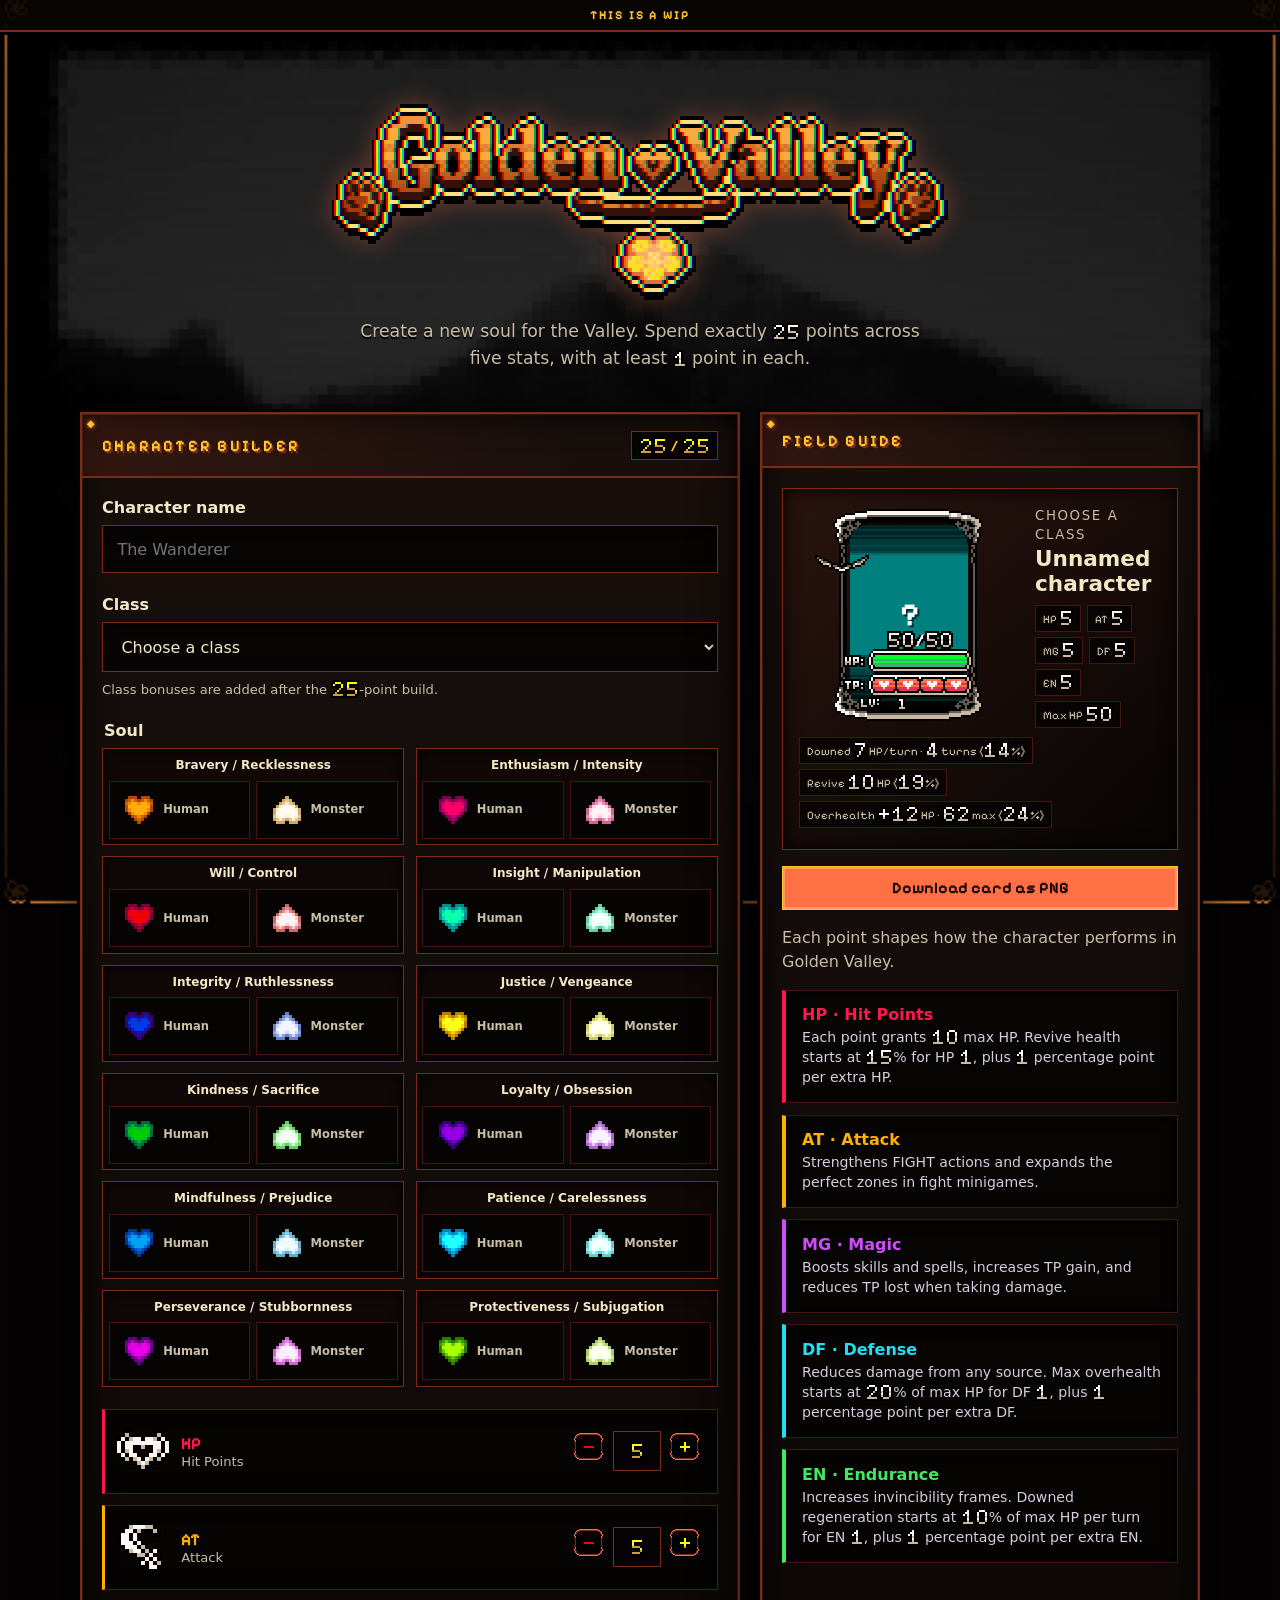
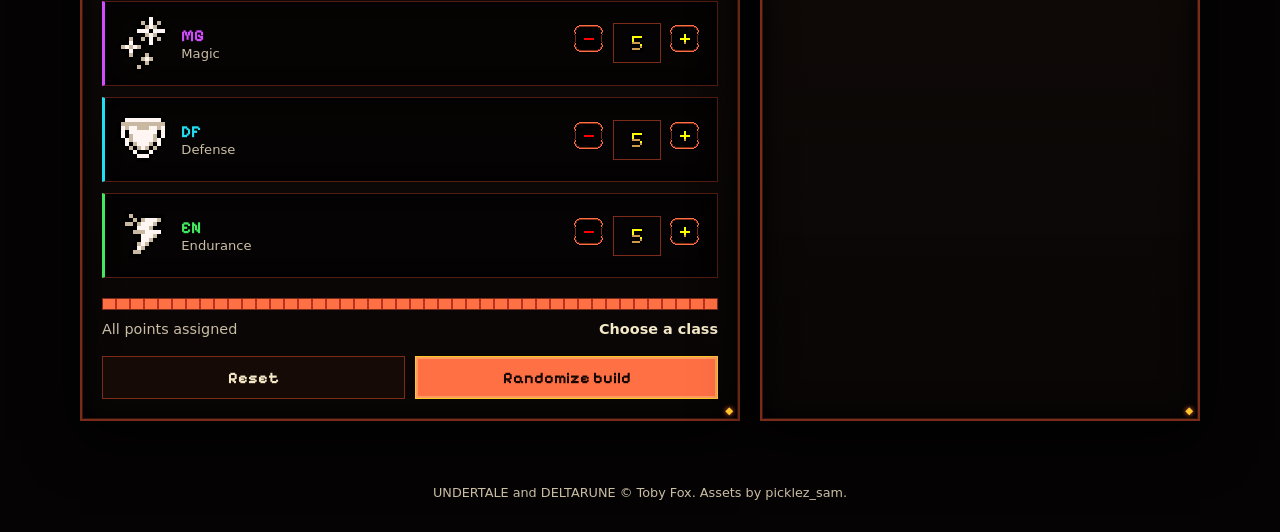
==== index.html @ cb8cb992 "Use game card assets in character preview" ====
<!doctype html>
<html lang="en">
<head>
  <meta charset="utf-8">
  <meta name="viewport" content="width=device-width, initial-scale=1">
  <meta name="description" content="Build balanced Golden Valley characters with the official 25-point stat budget.">
  <title>Golden Valley Character Calculator</title>
  <link rel="icon" type="image/png" href="GV%20Assets/logo_icon.png">
  <link rel="stylesheet" href="styles.css">
</head>
<body>
  <p class="wip-bar">This is a WIP</p>
  <main>
    <header>
      <h1 class="sr-only">Golden Valley</h1>
      <img class="gv-logo" src="GV%20Assets/logo_small.png" alt="" aria-hidden="true">
      <p id="builder-intro">Create a new soul for the Valley. Spend exactly 25 points across five stats, with at least 1 point in each.</p>
    </header>

    <div class="layout">
      <section class="panel" aria-labelledby="builder-title">
        <div class="panel-title">
          <h2 id="builder-title">Character builder</h2>
          <span class="budget">25 / 25</span>
        </div>

        <div class="calculator">
          <label for="character-name">Character name</label>
          <input id="character-name" maxlength="32" placeholder="The Wanderer" autocomplete="off">

          <label for="character-class">Class</label>
          <select id="character-class">
            <option value="">Choose a class</option>
            <option>Fighter</option>
            <option>Healer</option>
            <option>Guardian</option>
            <option>Caster</option>
            <option>Cheerleader</option>
          </select>
          <p class="class-bonus" id="class-bonus">Class bonuses are added after the 25-point build.</p>

          <fieldset class="soul-picker">
            <legend>Soul</legend>
            <div class="soul-list" id="soul-list"></div>
          </fieldset>

          <div class="stat-list" id="stat-list"></div>

          <div class="meter" role="progressbar" aria-label="Points spent" aria-valuemin="5" aria-valuemax="25" aria-valuenow="25">
            <div class="meter-fill" id="meter-fill"></div>
          </div>
          <div class="summary" aria-live="polite">
            <span id="remaining">All points assigned</span>
            <strong class="ready" id="status">Character ready</strong>
          </div>

          <div class="actions">
            <button type="button" id="reset">Reset</button>
            <button type="button" class="primary" id="randomize">Randomize build</button>
          </div>
        </div>
      </section>

      <aside class="panel" aria-labelledby="rules-title">
        <div class="panel-title"><h2 id="rules-title">Field guide</h2></div>
        <div class="rules">
          <div class="character-card" aria-label="Character preview">
            <div class="portrait">
              <span id="initial">?</span>
              <img class="card-layer" src="GV%20Assets/card_base.png" alt="">
              <img class="card-layer" id="preview-class-art" src="GV%20Assets/card_class_fighter.png" alt="" hidden>
              <img class="card-layer" src="GV%20Assets/card_class_overlay.png" alt="">
              <img class="card-layer" id="preview-soul" alt="" hidden>
              <img class="card-layer" src="GV%20Assets/card_bars_4_TP.png" alt="">
              <span class="card-hp" id="card-hp"></span>
              <img class="card-hp-fill" src="GV%20Assets/HP_bar_full.png" alt="">
              <span class="card-tp-fills" aria-hidden="true">
                <img src="GV%20Assets/TP_bar_full.png" alt="">
                <img src="GV%20Assets/TP_bar_full.png" alt="">
                <img src="GV%20Assets/TP_bar_full.png" alt="">
                <img src="GV%20Assets/TP_bar_full.png" alt="">
              </span>
              <img class="card-level" src="GV%20Assets/LV_1.png" alt="">
            </div>
            <div>
              <small id="preview-class">Choose a class</small>
              <h3 id="preview-name">Unnamed character</h3>
              <div class="mini-stats" id="mini-stats"></div>
              <div class="action-preview" id="action-preview" aria-label="Class actions"></div>
            </div>
          </div>
          <button type="button" class="download-card primary" id="download-card">Download card as PNG</button>
          <p>Each point shapes how the character performs in Golden Valley.</p>
          <div class="rule-list" id="rule-list"></div>
        </div>
      </aside>
    </div>
  </main>
  <footer>UNDERTALE and DELTARUNE © Toby Fox. Assets by picklez_sam.</footer>

  <script>
    const STAT_TOTAL = 25;
    const MIN_STAT = 1;
    const definitions = [
      ["HP", "Hit Points", "Each point grants 10 max HP. Revive health starts at 15% for HP 1, plus 1 percentage point per extra HP."],
      ["AT", "Attack", "Strengthens FIGHT actions and expands the perfect zones in fight minigames."],
      ["MG", "Magic", "Boosts skills and spells, increases TP gain, and reduces TP lost when taking damage."],
      ["DF", "Defense", "Reduces damage from any source. Max overhealth starts at 20% of max HP for DF 1, plus 1 percentage point per extra DF."],
      ["EN", "Endurance", "Increases invincibility frames. Downed regeneration starts at 10% of max HP per turn for EN 1, plus 1 percentage point per extra EN."]
    ];
    const classes = {
      Fighter: { role: "Damage Dealer, Main DPS", bonuses: { AT: 6, MG: 2 }, actions: ["SMITE", "SKILL / SPELL", "DEFEND", "ITEMS"] },
      Healer: { role: "Primarily Heals, Main Support", bonuses: { MG: 6, DF: 2, HP: 3 }, actions: ["HEAL", "SKILL / SPELL", "DEFEND", "ITEMS"] },
      Guardian: { role: "Frontline Damage Absorb/Sub DPS", bonuses: { DF: 6, AT: 2, HP: 5 }, actions: ["FIGHT", "SKILL / SPELL", "GUARD", "ITEMS"] },
      Caster: { role: "TP Abuser, Team Buffs/Enemy Debuffs, Sub Support", bonuses: { MG: 4, DF: 2, EN: 2 }, actions: ["BUFF", "SKILL / SPELL", "DEFEND", "ITEMS"] },
      Cheerleader: { role: "Versatile and Quick Revives, Sub Support/DPS", bonuses: { EN: 4, MG: 2, AT: 2, HP: 2 }, actions: ["FIGHT", "SKILL / SPELL", "TAUNT", "ITEMS"] }
    };
    const availableActionAssets = new Set(["defend", "fight", "guard", "heal", "items", "skill", "spell", "taunt"]);
    const soulGroups = {
      Versatile: "You move with the stream, your Will floating past without hassle.",
      Durable: "You held your ground and kept pushing your Will onwards, even if slowly.",
      Passionate: "You took beating after beating, and still refused to change your Will.",
      Attentive: "You put yourself in harm's way so others could join in on your Will."
    };
    const souls = [
      ["bravery_recklessness", "Bravery / Recklessness", "orange", "Passionate"],
      ["enthusiasm_intensity", "Enthusiasm / Intensity", "pink", "Versatile"],
      ["freedom_control", "Will / Control", "red", "Durable"],
      ["insight_manipulation", "Insight / Manipulation", "teal", "Versatile"],
      ["integrity_ruthlessness", "Integrity / Ruthlessness", "blue", "Durable"],
      ["justice_vengeance", "Justice / Vengeance", "yellow", "Passionate"],
      ["kindness_sacrifice", "Kindness / Sacrifice", "green", "Attentive"],
      ["loyalty_obsession", "Loyalty / Obsession", "violet", "Attentive"],
      ["mindfulness_prejudice", "Mindfulness / Prejudice", "azure", "Passionate"],
      ["patience_carelessness", "Patience / Carelessness", "cyan", "Versatile"],
      ["perseverance_stubbornness", "Perseverance / Stubbornness", "purple", "Durable"],
      ["protectiveness_subjugation", "Protectiveness / Subjugation", "lime", "Attentive"]
    ];
    let stats = definitions.map(() => 5);
    let selectedSoul = "";

    let selectedVariant = "";
    const sum = values => values.reduce((total, value) => total + value, 0);
    const isValid = values => values.length === definitions.length && values.every(value => Number.isInteger(value) && value >= MIN_STAT) && sum(values) === STAT_TOTAL;
    const applyClassBonuses = (values, className) => definitions.map(([code], index) => values[index] + (classes[className]?.bonuses[code] ?? 0));
    const calculateDerivedStats = ([hp, , , df, en]) => {
      const maxHp = hp * 10;
      const downedRegenPercent = 9 + en;
      const downedRegen = Math.round(maxHp * downedRegenPercent / 100);
      const revivePercent = 14 + hp;
      const overhealthPercent = 19 + df;
      return {
        maxHp, downedRegenPercent, downedRegen, downedTurns: Math.ceil(maxHp / 2 / downedRegen),
        revivePercent, reviveHp: Math.round(maxHp * revivePercent / 100),
        overhealthPercent, overhealth: Math.round(maxHp * overhealthPercent / 100)
      };
    };

    const classSelect = document.querySelector("#character-class");
    const statList = document.querySelector("#stat-list");
    const soulList = document.querySelector("#soul-list");
    const ruleList = document.querySelector("#rule-list");

    const makeElement = (tag, className, text) => {
      const element = document.createElement(tag);
      if (className) element.className = className;
      if (text) element.textContent = text;
      return element;
    };
    const actionAssets = actions => actions.flatMap(action => {
      if (action === "SKILL / SPELL") return [["skill", "SKILL"], ["spell", "SPELL"]];
      const asset = action.toLowerCase();
      return [[availableActionAssets.has(asset) ? asset : "empty", action]];
    });
    const glyphCharacters = new Set("0123456789+-");
    const glyphColors = new Set(["w", "y", "r"]);
    const glyphAsset = (character, color = "w") => glyphCharacters.has(character) && glyphColors.has(color)
      ? `GV Assets/HP_${character}_${color}.png`
      : "";
    const textGlyphAsset = (text, index, color) => "+-".includes(text[index]) && text.length > 1 && !/\d/.test(text[index + 1])
      ? ""
      : glyphAsset(text[index], color);
    const glyphText = (text, color = "w", readable = true) => {
      const value = String(text);
      const wrapper = makeElement("span", "glyph-text");
      const visual = makeElement("span", "glyph-visual");
      visual.setAttribute("aria-hidden", "true");
      if (readable) wrapper.append(makeElement("span", "sr-only", value));
      for (const [index, character] of [...value].entries()) {
        const source = textGlyphAsset(value, index, color);
        if (!source) {
          visual.append(document.createTextNode(character));
          continue;
        }
        const image = makeElement("img", "glyph");
        image.src = source;
        image.alt = "";
        image.draggable = false;
        visual.append(image);
      }
      wrapper.append(visual);
      return wrapper;
    };
    const renderGlyphText = (element, text, color = "w", readable = true) => element.replaceChildren(glyphText(text, color, readable));
    const syncNumberInput = input => renderGlyphText(input.nextElementSibling, input.value, "y", false);

    const cardFileName = name => {
      const safeName = name.trim().replace(/[<>:"/\\|?*\u0000-\u001F]/g, "-").replace(/[. ]+$/g, "").slice(0, 80) || "character";
      return `${safeName}-card.png`;
    };

    const imageDataUrl = image => {
      const canvas = document.createElement("canvas");
      canvas.width = image.naturalWidth;
      canvas.height = image.naturalHeight;
      canvas.getContext("2d").drawImage(image, 0, 0);
      return canvas.toDataURL("image/png");
    };

    const loadImage = source => new Promise((resolve, reject) => {
      const image = new Image();
      image.onload = () => resolve(image);
      image.onerror = reject;
      image.src = source;
    });

    async function downloadCard() {
      const card = document.querySelector(".character-card");
      const clone = card.cloneNode(true);
      const sources = [card, ...card.querySelectorAll("*")];
      const targets = [clone, ...clone.querySelectorAll("*")];
      sources.forEach((source, index) => {
        const styles = getComputedStyle(source);
        targets[index].style.cssText = Array.from(styles).filter(property => !property.startsWith("--")).map(property => `${property}:${styles.getPropertyValue(property)};`).join("");
      });

      for (const [index, source] of sources.entries()) {
        if (source instanceof HTMLImageElement && !source.hidden) {
          if (!source.complete) await source.decode();
          targets[index].src = imageDataUrl(source);
        }
      }

      const bounds = card.getBoundingClientRect();
      const width = Math.ceil(bounds.width);
      const height = Math.ceil(bounds.height);
      Object.assign(clone.style, { width: `${width}px`, height: `${height}px`, margin: "0", boxSizing: "border-box" });
      const markup = `<svg xmlns="http://www.w3.org/2000/svg" width="${width}" height="${height}"><foreignObject width="100%" height="100%"><div xmlns="http://www.w3.org/1999/xhtml">${new XMLSerializer().serializeToString(clone)}</div></foreignObject></svg>`;
      const rendered = await loadImage(`data:image/svg+xml;charset=utf-8,${encodeURIComponent(markup)}`);

      const canvas = document.createElement("canvas");
      const scale = 2;
      canvas.width = width * scale;
      canvas.height = height * scale;
      canvas.getContext("2d").scale(scale, scale);
      canvas.getContext("2d").drawImage(rendered, 0, 0);
      const png = await new Promise(resolve => canvas.toBlob(resolve, "image/png"));
      if (!png) throw new Error("The browser could not create the PNG.");

      const downloadUrl = URL.createObjectURL(png);
      const link = document.createElement("a");
      link.href = downloadUrl;
      link.download = cardFileName(document.querySelector("#character-name").value);
      link.click();
      setTimeout(() => URL.revokeObjectURL(downloadUrl), 0);
    }

    souls.forEach(([id, label]) => {
      const pair = makeElement("div", "soul-pair");
      pair.setAttribute("role", "group");
      pair.setAttribute("aria-label", label);
      pair.append(makeElement("strong", "soul-traits", label));
      ["H", "M"].forEach(variant => {
        const option = makeElement("label", "soul-option");
        const input = makeElement("input");
        const image = makeElement("img");
        Object.assign(input, { type: "radio", name: "soul", value: id });
        input.dataset.variant = variant;
        image.src = `GV Assets/soul_${variant}_${id}.png`;
        image.alt = "";
        option.append(input, image, makeElement("span", "", variant === "H" ? "Human" : "Monster"));
        pair.append(option);
      });
      soulList.append(pair);
    });

    definitions.forEach(([code, name, description], index) => {
      const row = makeElement("div", "stat-row");
      const icon = makeElement("img", "stat-icon");
      icon.src = `GV Assets/icon_${code}.png`;
      icon.alt = "";
      const label = makeElement("div");
      label.append(makeElement("div", "stat-code", code), makeElement("div", "stat-name", name));

      const stepper = makeElement("div", "stepper");
      const decrease = makeElement("button");
      const inputShell = makeElement("span", "number-input");
      const input = makeElement("input");
      const inputGlyphs = makeElement("span", "number-input-glyphs");
      const increase = makeElement("button");
      Object.assign(decrease, { type: "button", ariaLabel: `Decrease ${name}` });
      Object.assign(input, { type: "number", inputMode: "numeric", min: 1, max: 21, value: 5, ariaLabel: `${name} points` });
      Object.assign(increase, { type: "button", ariaLabel: `Increase ${name}` });
      decrease.dataset.index = increase.dataset.index = input.dataset.input = index;
      decrease.dataset.step = -1;
      increase.dataset.step = 1;
      decrease.append(glyphText("-", "r", false));
      increase.append(glyphText("+", "y", false));
      inputShell.append(input, inputGlyphs);
      stepper.append(decrease, inputShell, increase);
      row.append(icon, label, stepper);
      statList.append(row);

      const rule = makeElement("article", "rule");
      const ruleText = makeElement("p");
      renderGlyphText(ruleText, description);
      rule.append(makeElement("strong", "", `${code} · ${name}`), ruleText);
      ruleList.append(rule);
    });
    function render() {
      const total = sum(stats);
      const left = STAT_TOTAL - total;
      const selectedClass = classes[classSelect.value];
      const selectedSoulData = souls.find(([id]) => id === selectedSoul);
      const bonuses = selectedClass?.bonuses ?? {};
      const effectiveStats = applyClassBonuses(stats, classSelect.value);
      const valid = isValid(stats) && Boolean(selectedClass) && Boolean(selectedSoul);
      const derived = calculateDerivedStats(effectiveStats);
      let status = "Choose a class";
      if (selectedClass) status = "Choose a soul";
      if (selectedClass && selectedSoul) status = valid ? "Character ready" : "Keep building";
      const pointsLeft = `${left} point${left === 1 ? "" : "s"} left`;
      document.querySelectorAll("[data-input]").forEach((input, index) => {
        input.value = stats[index];
        syncNumberInput(input);
      });
      renderGlyphText(document.querySelector(".budget"), `${total} / ${STAT_TOTAL}`, "y");
      renderGlyphText(document.querySelector("#remaining"), left ? pointsLeft : "All points assigned");
      document.querySelector("#status").textContent = status;
      document.querySelector("#status").classList.toggle("ready", valid);
      document.querySelector("#meter-fill").style.width = `${total / STAT_TOTAL * 100}%`;
      document.querySelector(".meter").setAttribute("aria-valuenow", total);
      renderGlyphText(
        document.querySelector("#class-bonus"),
        selectedClass
          ? `Bonuses: ${Object.entries(bonuses).map(([code, value]) => `+${value} ${code}`).join(", ")}. Added after the 25-point build.`
          : "Class bonuses are added after the 25-point build.",
        "y"
      );
      document.querySelector("#preview-class").textContent = selectedClass ? `${classSelect.value} · ${selectedClass.role}` : "Choose a class";
      document.querySelector("#preview-class-art").hidden = classSelect.value !== "Fighter";
      renderGlyphText(document.querySelector("#card-hp"), `${derived.maxHp}/${derived.maxHp}`);
      const previewActions = actionAssets(selectedClass?.actions ?? []).map(([asset, label]) => {
        const icon = makeElement("span", "action-icon");
        const images = [1, 2].map(variant => {
          const image = makeElement("img");
          image.src = `GV Assets/act_${asset}_${variant}.png`;
          image.alt = "";
          return image;
        });
        icon.setAttribute("role", "img");
        icon.setAttribute("aria-label", label);
        icon.title = label;
        icon.append(...images);
        return icon;
      });
      document.querySelector("#action-preview").replaceChildren(...previewActions);
      const previewStats = [
        ...definitions.map(([code], index) => `${code} ${effectiveStats[index]}`),
        ...(selectedSoulData ? [`SOUL · The ${selectedSoulData[3]} — “${soulGroups[selectedSoulData[3]]}”`] : []),
        `Max HP ${derived.maxHp}`,
        `Downed ${derived.downedRegen} HP/turn · ${derived.downedTurns} turns (${derived.downedRegenPercent}%)`,
        `Revive ${derived.reviveHp} HP (${derived.revivePercent}%)`,
        `Overhealth +${derived.overhealth} HP · ${derived.maxHp + derived.overhealth} max (${derived.overhealthPercent}%)`
      ];
      document.querySelector("#mini-stats").replaceChildren(...previewStats.map(stat => {
        const item = makeElement("span");
        renderGlyphText(item, stat);
        return item;
      }));
    }

    const soulVariant = () => selectedVariant;

    function updateCursor() {
      const soul = souls.find(([id]) => id === selectedSoul);
      document.body.classList.toggle("soul-cursor", Boolean(soul));
      if (!soul) return;
      const cursor = `GV%20Assets/cursor_${soulVariant()}_${soul[2]}_`;
      document.body.style.setProperty("--soul-cursor", `url("${cursor}1.png") 1 1`);
      document.body.style.setProperty("--soul-cursor-click", `url("${cursor}2.png") 1 1`);
    }

    function renderSoul() {
      const variant = soulVariant();
      const soul = souls.find(([id]) => id === selectedSoul);
      const previewSoul = document.querySelector("#preview-soul");
      previewSoul.hidden = !soul;
      if (soul) {
        previewSoul.src = `GV Assets/card_class_SOUL_${variant}_${soul[2]}.png`;
        previewSoul.alt = `${soul[1]} soul`;
      }
      updateCursor();
      render();
    }

    function setStat(index, requested) {
      const current = stats[index];
      const room = STAT_TOTAL - sum(stats);
      stats[index] = Math.max(MIN_STAT, Math.min(21, current + room, Math.round(requested)));
      render();
    }

    statList.addEventListener("click", event => {
      const button = event.target.closest("button[data-index]");
      if (button) setStat(Number(button.dataset.index), stats[button.dataset.index] + Number(button.dataset.step));
    });

    statList.addEventListener("input", event => {
      if (event.target.matches("[data-input]")) syncNumberInput(event.target);
    });

    statList.addEventListener("change", event => {
      if (event.target.matches("[data-input]")) setStat(Number(event.target.dataset.input), Number(event.target.value));
    });

    classSelect.addEventListener("change", render);

    document.querySelector(".soul-picker").addEventListener("change", event => {
      if (event.target.name === "soul") {
        selectedSoul = event.target.value;
        selectedVariant = event.target.dataset.variant;
      }
      renderSoul();
    });

    document.querySelector("#character-name").addEventListener("input", event => {
      const name = event.target.value.trim();
      document.querySelector("#preview-name").textContent = name || "Unnamed character";
      document.querySelector("#initial").textContent = name ? name[0].toUpperCase() : "?";
    });


    document.querySelector("#download-card").addEventListener("click", async event => {
      const button = event.currentTarget;
      const label = button.textContent;
      button.disabled = true;
      button.textContent = "Preparing PNG…";
      try {
        await downloadCard();
        button.textContent = label;
      } catch (error) {
        console.error(error);
        button.textContent = "Download failed — retry";
      } finally {
        button.disabled = false;
      }
    });

    document.querySelector("#reset").addEventListener("click", () => {
      stats = definitions.map(() => 5);
      selectedSoul = "";
      selectedVariant = "";
      classSelect.value = "";
      document.querySelectorAll('[name="soul"]').forEach(input => input.checked = false);
      renderSoul();
    });

    document.querySelector("#randomize").addEventListener("click", () => {
      stats = definitions.map(() => MIN_STAT);
      for (let point = definitions.length; point < STAT_TOTAL; point++) stats[Math.floor(Math.random() * stats.length)]++;
      render();
    });

    console.assert(isValid([5, 5, 5, 5, 5]) && !isValid([0, 5, 5, 5, 10]), "Golden Valley stat validation failed");
    console.assert(cardFileName("The Wanderer") === "The Wanderer-card.png" && cardFileName("") === "character-card.png", "Character card filename failed");
    const expectedClassStats = {
      Fighter: "5,11,7,5,5", Healer: "8,5,11,7,5", Guardian: "10,7,5,11,5",
      Caster: "5,5,9,7,7", Cheerleader: "7,7,7,5,9"
    };
    const expectedClassDetails = {
      Fighter: ["Damage Dealer, Main DPS", "SMITE,SKILL / SPELL,DEFEND,ITEMS"],
      Healer: ["Primarily Heals, Main Support", "HEAL,SKILL / SPELL,DEFEND,ITEMS"],
      Guardian: ["Frontline Damage Absorb/Sub DPS", "FIGHT,SKILL / SPELL,GUARD,ITEMS"],
      Caster: ["TP Abuser, Team Buffs/Enemy Debuffs, Sub Support", "BUFF,SKILL / SPELL,DEFEND,ITEMS"],
      Cheerleader: ["Versatile and Quick Revives, Sub Support/DPS", "FIGHT,SKILL / SPELL,TAUNT,ITEMS"]
    };
    const expectedSoulGroups = {
      Versatile: ["enthusiasm_intensity", "insight_manipulation", "patience_carelessness"],
      Durable: ["freedom_control", "integrity_ruthlessness", "perseverance_stubbornness"],
      Passionate: ["bravery_recklessness", "justice_vengeance", "mindfulness_prejudice"],
      Attentive: ["kindness_sacrifice", "loyalty_obsession", "protectiveness_subjugation"]
    };
    console.assert(Object.entries(expectedClassDetails).every(([name, [role, actions]]) => classes[name].role === role && classes[name].actions.join() === actions), "Golden Valley class details failed");
    console.assert(actionAssets(["FIGHT", "SKILL / SPELL", "TAUNT", "SMITE"]).map(([asset, label]) => `${asset}:${label}`).join() === "fight:FIGHT,skill:SKILL,spell:SPELL,taunt:TAUNT,empty:SMITE", "Golden Valley action assets failed");
    console.assert(glyphAsset("0") === "GV Assets/HP_0_w.png" && glyphAsset("+", "y") === "GV Assets/HP_+_y.png" && glyphAsset("-", "r") === "GV Assets/HP_-_r.png" && glyphAsset("x") === "", "Golden Valley glyph mapping failed");
    const glyphCheck = glyphText("-10", "r");
    const hyphenCheck = glyphText("25-point");
    console.assert(glyphCheck.querySelectorAll("img").length === 3 && glyphCheck.querySelector(".sr-only").textContent === "-10" && hyphenCheck.querySelectorAll("img").length === 2 && hyphenCheck.querySelector(".glyph-visual").textContent === "-point", "Golden Valley glyph rendering failed");
    console.assert(souls.length === 12 && souls.find(([id]) => id === "freedom_control")[1] === "Will / Control" && Object.entries(expectedSoulGroups).every(([group, ids]) => ids.every(id => souls.some(([soulId, , , soulGroup]) => soulId === id && soulGroup === group))), "Golden Valley soul groups failed");
    console.assert(Object.entries(expectedClassStats).every(([name, expected]) => applyClassBonuses([5, 5, 5, 5, 5], name).join() === expected), "Golden Valley class bonuses failed");
    console.assert(Object.values(calculateDerivedStats([5, 2, 12, 10, 6])).join() === "50,15,8,4,19,10,29,15", "Golden Valley derived stats failed");
    const intro = document.querySelector("#builder-intro");
    renderGlyphText(intro, intro.textContent);
    renderSoul();
  </script>
</body>
</html>
---- styles.css ----
@import url("https://fonts.googleapis.com/css2?family=Pixelify+Sans:wght@400..700&display=swap");

:root {
  color-scheme: dark;
  --ink: #050303;
  --panel: #100b09;
  --cream: #f4e8c7;
  --gold: #ff7044;
  --amber: #ffc52a;
  --rust: #7c2b18;
  --pink: #ff174d;
  --cyan: #21dff3;
  --muted: #c9bda4;
}

* {
  box-sizing: border-box;
}

body {
  min-height: 100vh;
  margin: 0;
  color: var(--cream);
  font-family: system-ui, sans-serif;
  background:
    var(--ink) url("GV%20Assets/background.png") center / cover fixed no-repeat;
}

.wip-bar {
  position: relative;
  z-index: 2;
  margin: 0;
  padding: 0.55rem 1rem;
  border-bottom: 2px solid var(--rust);
  color: var(--amber);
  background: #080504e8;
  text-align: center;
  font:
    700 0.76rem / 1 "Pixelify Sans",
    monospace;
  text-transform: uppercase;
  letter-spacing: 0.18em;
  box-shadow: 0 3px 0 #000;
}

footer {
  position: relative;
  z-index: 2;
  padding: 0 1rem 2rem;
  color: var(--muted);
  text-align: center;
  font-size: 0.8rem;
}

body::before {
  content: "";
  position: fixed;
  z-index: 1;
  inset: 0;
  pointer-events: none;
  background: linear-gradient(#05030324, #050303d9);
}

main {
  position: relative;
  z-index: 2;
  width: min(1120px, calc(100% - 2rem));
  margin: auto;
  padding: 4.5rem 0 4rem;
}

header {
  display: grid;
  justify-items: center;
  width: min(680px, 100%);
  margin: 0 auto 2.5rem;
  text-align: center;
}

.sr-only {
  position: absolute;
  width: 1px;
  height: 1px;
  padding: 0;
  margin: -1px;
  overflow: hidden;
  clip: rect(0, 0, 0, 0);
  white-space: nowrap;
  border: 0;
}

.gv-logo {
  display: block;
  width: 616px;
  aspect-ratio: 77 / 24;
  object-fit: cover;
  margin: 0 auto;
  image-rendering: pixelated;
  filter: drop-shadow(0 4px 0 #000) drop-shadow(0 0 12px #ff704455);
}

header p:last-child {
  width: min(590px, 100%);
  margin: 1.4rem auto 0;
  color: var(--muted);
  font-size: 1.08rem;
  line-height: 1.55;
  text-shadow: 0 2px 0 #000;
}

.layout {
  display: grid;
  grid-template-columns: minmax(0, 3fr) minmax(320px, 2fr);
  justify-content: center;
  gap: 1.25rem;
}

.panel {
  position: relative;
  overflow: hidden;
  border: 2px solid var(--rust);
  border-radius: 0;
  background: linear-gradient(180deg, #1a100de8, #090606f5), var(--panel);
  box-shadow:
    inset 0 0 0 1px #ff70442b,
    inset 0 0 32px #000,
    0 0 0 3px #030202,
    0 18px 50px #000c;
}

.panel::before,
.panel::after {
  position: absolute;
  z-index: 1;
  color: var(--amber);
  font-size: 0.65rem;
  text-shadow: 0 0 5px var(--gold);
}

.panel::before {
  content: "◆";
  top: 0.18rem;
  left: 0.3rem;
}

.panel::after {
  content: "◆";
  right: 0.3rem;
  bottom: 0.18rem;
}
.panel-title {
  display: flex;
  align-items: center;
  justify-content: space-between;
  gap: 1rem;
  padding: 1.05rem 1.25rem;
  border-bottom: 2px solid var(--rust);
  background: linear-gradient(90deg, #7c2b1844, transparent 75%);
}

h2 {
  margin: 0;
  color: var(--amber);
  font-size: 1rem;
  letter-spacing: 0.14em;
  text-transform: uppercase;
  text-shadow: 2px 2px 0 #7c2b18;
}

.budget {
  flex: none;
  padding: 0.25rem 0.45rem;
  border: 1px solid var(--rust);
  color: var(--amber);
  background: #050303;
  font-weight: 700;
}
.calculator {
  padding: 1.25rem;
}

label {
  font-weight: 800;
}

#character-name,
#character-class {
  width: 100%;
  margin: 0.5rem 0 1.35rem;
  padding: 0.85rem 0.9rem;
  border: 1px solid var(--rust);
  border-radius: 0;
  outline: 0;
  color: var(--cream);
  background: #070404;
  box-shadow: inset 0 0 12px #000;
  font: inherit;
}

#character-class {
  margin-bottom: 0.5rem;
}

#character-name:hover,
#character-class:hover {
  border-color: var(--gold);
}

#character-name:focus,
#character-class:focus {
  border-color: var(--amber);
  box-shadow:
    inset 0 0 12px #000,
    0 0 0 2px #ff70443d;
}

.class-bonus {
  min-height: 1.2rem;
  margin: 0 0 1.35rem;
  color: var(--muted);
  font-size: 0.82rem;
}

.soul-picker {
  margin: 0 0 1.35rem;
  padding: 0;
  border: 0;
}

.soul-picker legend {
  margin-bottom: 0.5rem;
  font-weight: 800;
}

.soul-option:has(input:checked) {
  border-color: var(--amber);
  color: var(--cream);
  background: #7c2b1838;
  box-shadow: inset 0 0 0 1px #ff704455;
}

.soul-picker input {
  position: absolute;
  opacity: 0;
}

.soul-picker label:has(input:focus-visible) {
  outline: 3px solid var(--cyan);
  outline-offset: 2px;
}

.soul-list {
  display: grid;
  grid-template-columns: repeat(auto-fit, minmax(17rem, 1fr));
  gap: 0.7rem;
}

.soul-pair {
  display: grid;
  grid-template-columns: repeat(2, minmax(0, 1fr));
  gap: 0.35rem;
  padding: 0.35rem;
  border: 1px solid var(--rust);
  border-radius: 0;
  background: #100806;
  box-shadow: inset 0 0 14px #000;
}

.soul-traits {
  grid-column: 1 / -1;
  padding: 0.2rem 0.25rem;
  color: var(--cream);
  font-size: 0.75rem;
  text-align: center;
}

.soul-option {
  display: grid;
  grid-template-columns: 3rem 1fr;
  align-items: center;
  min-height: 3.5rem;
  padding: 0.25rem 0.35rem;
  border: 1px solid #44170e;
  border-radius: 0;
  color: var(--muted);
  background: #030202b8;
  font-size: 0.72rem;
  line-height: 1.25;
}

.soul-option img {
  width: 48px;
  height: 48px;
  object-fit: contain;
  image-rendering: pixelated;
}

body.soul-cursor {
  cursor: var(--soul-cursor), auto;
}
body.soul-cursor :is(a, button, input, select, label) {
  cursor: var(--soul-cursor-click), pointer;
}

.stat-list {
  display: grid;
  gap: 0.7rem;
}

.stat-row {
  display: grid;
  grid-template-columns: 3.25rem 1fr auto;
  align-items: center;
  gap: 0.8rem;
  padding: 0.72rem;
  border: 1px solid #541b11;
  border-left: 3px solid var(--stat-color);
  border-radius: 0;
  background: #030202b8;
  box-shadow: inset 0 0 16px #000;
}

.stat-icon {
  width: 60px;
  height: 60px;
  justify-self: center;
  object-fit: contain;
  image-rendering: pixelated;
}

.stat-code {
  color: var(--stat-color, var(--gold));
  font-size: 1.05rem;
  font-weight: 950;
}

.stat-row:nth-child(1),
.rule:nth-child(1) {
  --stat-color: #ff174d;
}
.stat-row:nth-child(2),
.rule:nth-child(2) {
  --stat-color: #ffb000;
}
.stat-row:nth-child(3),
.rule:nth-child(3) {
  --stat-color: #d14cff;
}
.stat-row:nth-child(4),
.rule:nth-child(4) {
  --stat-color: #21dff3;
}
.stat-row:nth-child(5),
.rule:nth-child(5) {
  --stat-color: #42e85f;
}

.stat-name {
  color: var(--muted);
  font-size: 0.82rem;
}

.stepper {
  display: grid;
  grid-template-columns: 40px 48px 40px;
  gap: 4px;
}

button,
input[type="number"] {
  min-height: 2.5rem;
  border: 1px solid var(--rust);
  border-radius: 0;
  color: var(--cream);
  font: inherit;
  font-weight: 700;
}

h2,
.budget,
.stat-code,
button,
.mini-stats {
  font-family: "Pixelify Sans", monospace;
}

button {
  cursor: pointer;
  background: #160a07;
}

button:hover {
  border-color: var(--amber);
  color: var(--amber);
  background-color: #2a0f09;
}

button:focus-visible,
input:focus-visible {
  outline: 3px solid var(--cyan);
  outline-offset: 2px;
}

.stepper button {
  display: grid;
  place-items: center;
  height: 40px;
  min-height: 40px;
  border: 0;
  padding: 0;
  background:
    transparent url("GV%20Assets/act_empty_1.png") center / 100% 100% no-repeat;
}

.stepper button:hover {
  background-image: url("GV%20Assets/act_empty_2.png");
}

.stepper button .glyph-text {
  position: relative;
  top: -4px;
}

.stepper button .glyph-text,
.stepper button .glyph-visual {
  display: flex;
  line-height: 0;
}

.stepper button .glyph {
  vertical-align: 0;
}

.number-input {
  position: relative;
  display: block;
  width: 48px;
  height: 40px;
}

input[type="number"] {
  width: 48px;
  height: 40px;
  min-height: 40px;
  text-align: center;
  color: transparent;
  caret-color: var(--amber);
  background: #050303;
  appearance: textfield;
  -webkit-text-fill-color: transparent;
}

.number-input-glyphs {
  position: absolute;
  inset: 0;
  display: flex;
  align-items: center;
  justify-content: center;
  overflow: hidden;
  pointer-events: none;
}

.number-input-glyphs .glyph-visual {
  display: flex;
}

input::-webkit-inner-spin-button {
  appearance: none;
}

.meter {
  height: 0.8rem;
  margin-top: 1.2rem;
  overflow: hidden;
  border: 1px solid var(--rust);
  border-radius: 0;
  background: #050303;
  box-shadow: inset 0 0 5px #000;
}

.meter-fill {
  height: 100%;
  width: 100%;
  background: repeating-linear-gradient(
    90deg,
    var(--gold) 0 12px,
    #b8321d 12px 14px
  );
  transition: width 0.2s;
}

.summary {
  display: flex;
  justify-content: space-between;
  gap: 1rem;
  margin: 0.65rem 0 1.2rem;
  color: var(--muted);
  font-size: 0.9rem;
}

.summary strong {
  color: var(--cream);
}
.summary .ready {
  color: var(--cyan);
}

.actions {
  display: flex;
  gap: 0.65rem;
}

.actions button {
  flex: 1;
  padding: 0.7rem 1rem;
}
.actions .primary,
.download-card {
  border-color: var(--amber);
  color: #170704;
  background: var(--gold);
  box-shadow: inset 0 0 0 2px #ff9b5d;
}
.download-card {
  width: 100%;
  margin: 0 0 1rem;
  padding: 0.7rem 1rem;
}
.actions .primary:hover,
.download-card:hover {
  color: #050303;
  background: var(--amber);
}

.rules {
  padding: 1.25rem;
}
.rules > p {
  margin: 0 0 1rem;
  color: var(--muted);
  line-height: 1.5;
}

.rule-list {
  display: grid;
  gap: 0.7rem;
}

.rule {
  padding: 0.9rem 1rem;
  border: 1px solid #44170e;
  border-left: 4px solid var(--stat-color);
  border-radius: 0;
  background: #030202b8;
  box-shadow: inset 0 0 14px #000;
}

.rule strong {
  color: var(--stat-color);
}
.rule p {
  margin: 0.25rem 0 0;
  color: #d8cce0;
  font-size: 0.88rem;
  line-height: 1.42;
}

.character-card {
  display: flow-root;
  margin-bottom: 1rem;
  padding: 1rem;
  border: 1px solid var(--rust);
  border-radius: 0;
  background: linear-gradient(135deg, #7c2b182e, #030202c7);
  box-shadow: inset 0 0 18px #000;
}

.portrait {
  position: relative;
  float: left;
  width: 220px;
  margin: 0 1rem 0.75rem 0;
  display: grid;
  place-items: center;
  aspect-ratio: 1;
  isolation: isolate;
  color: #fff;
  font:
    700 2rem / 1 "Pixelify Sans",
    monospace;
}

.portrait::before {
  content: "";
  position: absolute;
  inset: 9% 23% 11%;
  background: linear-gradient(#004848 0 16%, #007f7f 16% 74%, #005252 74%);
}

#initial {
  position: relative;
  z-index: 1;
  text-shadow: 2px 2px #003333;
}

.card-layer {
  position: absolute;
  z-index: 2;
  inset: 0;
  width: 100%;
  height: 100%;
  object-fit: contain;
  image-rendering: pixelated;
}

.card-layer[hidden] {
  display: none;
}

.card-hp,
.card-hp-fill,
.card-tp-fills,
.card-level {
  position: absolute;
  z-index: 3;
}

.card-hp {
  top: 126px;
  left: 88px;
  color: #fff;
  font-size: 18px;
  line-height: 18px;
}

.card-hp .glyph-visual {
  display: flex;
  align-items: center;
}

.card-hp-fill {
  top: 150px;
  left: 74px;
  width: 94px;
  height: 12px;
  image-rendering: pixelated;
}

.card-tp-fills {
  top: 174px;
  left: 74px;
  display: flex;
  gap: 2px;
}

.card-tp-fills img {
  width: 22px;
  height: 12px;
  image-rendering: pixelated;
}

.card-level {
  top: 192px;
  left: 98px;
  width: 10px;
  height: 14px;
  image-rendering: pixelated;
}

.character-card small {
  color: var(--muted);
  text-transform: uppercase;
  letter-spacing: 0.12em;
}
.character-card h3 {
  overflow-wrap: anywhere;
  margin: 0.2rem 0 0.55rem;
  font-size: 1.35rem;
}
.mini-stats {
  display: inline;
}
.action-preview {
  display: flex;
  flex-wrap: wrap;
  gap: 0.35rem;
  margin-top: 0.55rem;
}
.action-preview:empty {
  display: none;
}
.action-icon,
.action-icon img {
  display: block;
  width: 48px;
  height: 48px;
}
.action-icon img {
  object-fit: contain;
  image-rendering: pixelated;
}
.action-icon img:nth-child(2) {
  display: none;
}
@media (hover: hover) {
  .action-icon:hover img:first-child {
    display: none;
  }
  .action-icon:hover img:nth-child(2) {
    display: block;
  }
}
.mini-stats > span {
  display: inline-block;
  margin: 0 0.35rem 0.35rem 0;
  padding: 0.2rem 0.45rem;
  border: 1px solid #44170e;
  border-radius: 0;
  color: var(--muted);
  background: #030202b8;
  font-size: 0.72rem;
}
.glyph {
  display: inline-block;
  width: 14px;
  height: 18px;
  margin: 0;
  padding: 0;
  vertical-align: -4px;
  image-rendering: pixelated;
}

@media (max-width: 760px) {
  main {
    padding-top: 5.5rem;
  }
  .layout {
    grid-template-columns: 1fr;
  }
}

@media (max-width: 615px) {
  .gv-logo {
    width: 308px;
  }
}

@media (max-width: 420px) {
  main {
    width: min(100% - 1rem, 1120px);
  }
  .calculator,
  .rules {
    padding: 0.85rem;
  }
  .stat-row {
    grid-template-columns: 2.6rem 1fr auto;
    gap: 0.45rem;
    padding: 0.65rem;
  }
  .stat-name {
    display: none;
  }
  .stepper {
    grid-template-columns: 36px 44px 36px;
  }
  .number-input,
  input[type="number"] {
    width: 44px;
  }
}

@media (prefers-reduced-motion: reduce) {
  .meter-fill {
    transition: none;
  }
}
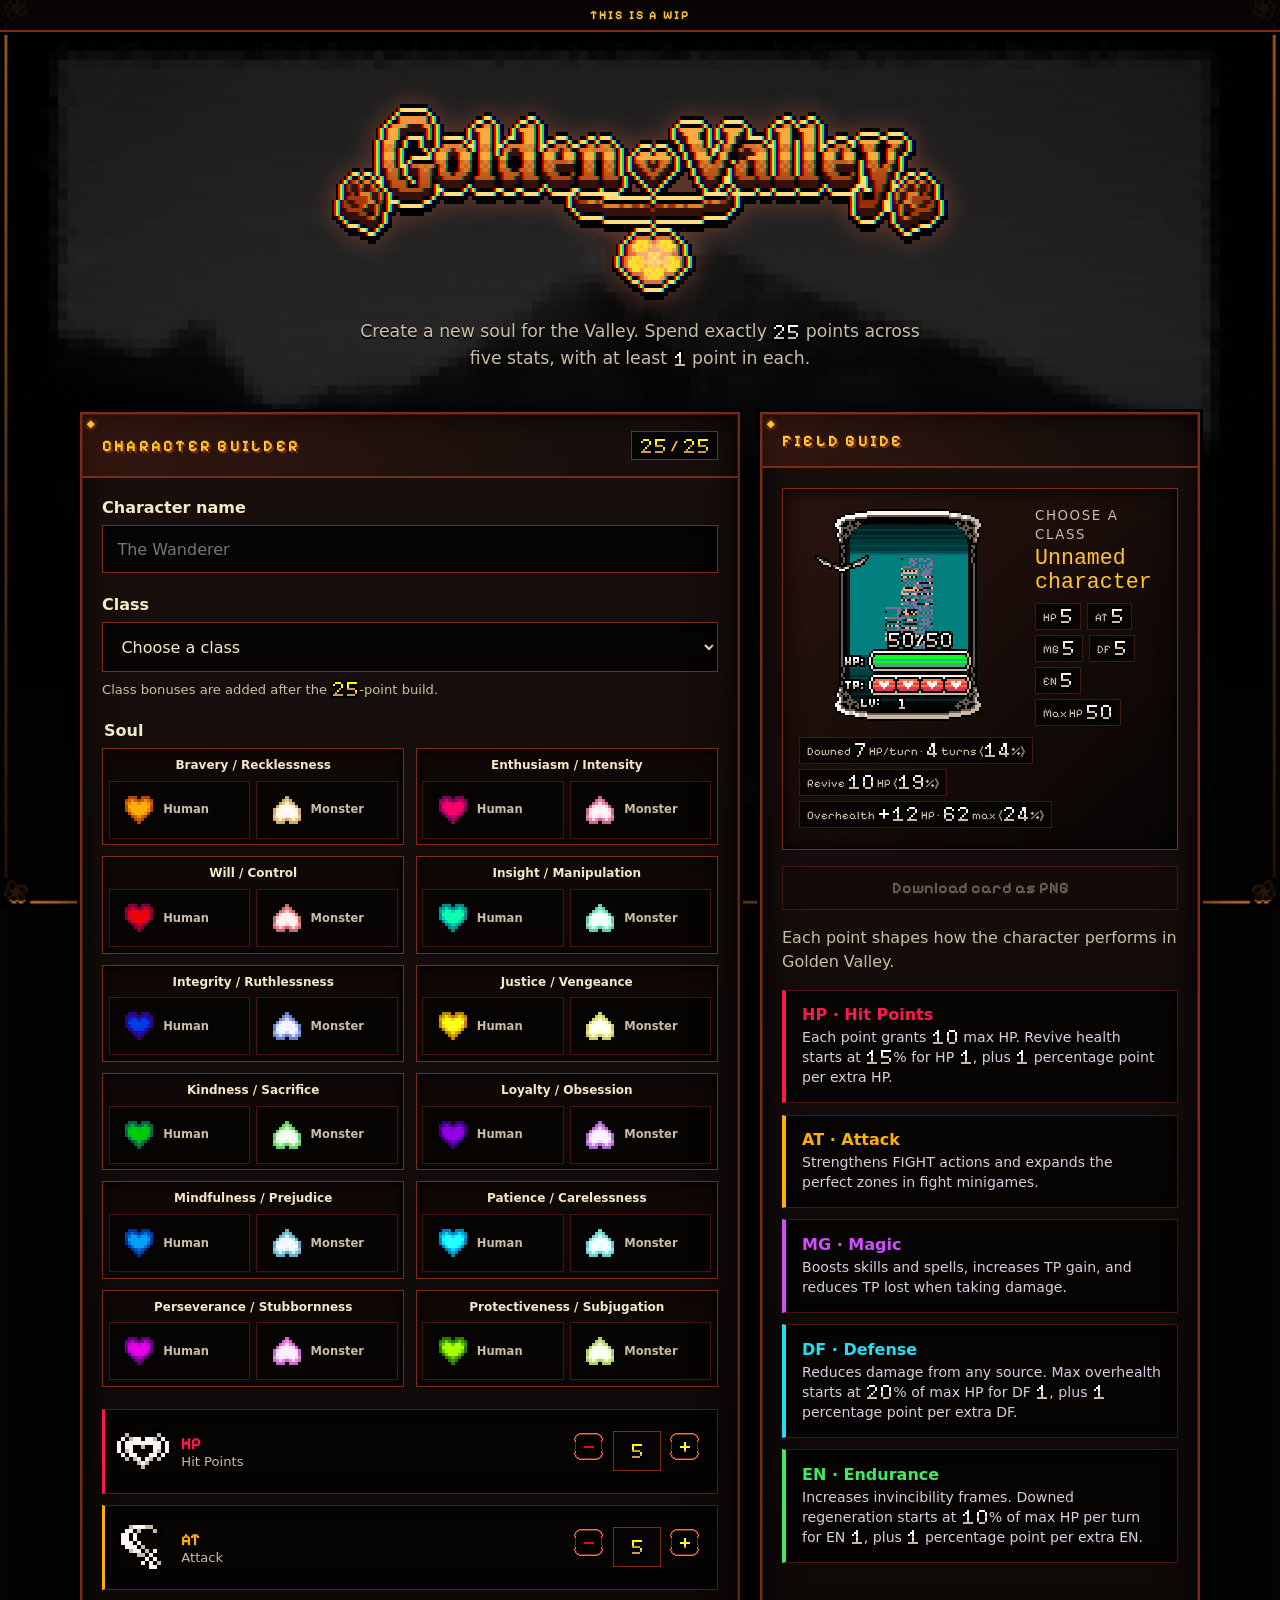
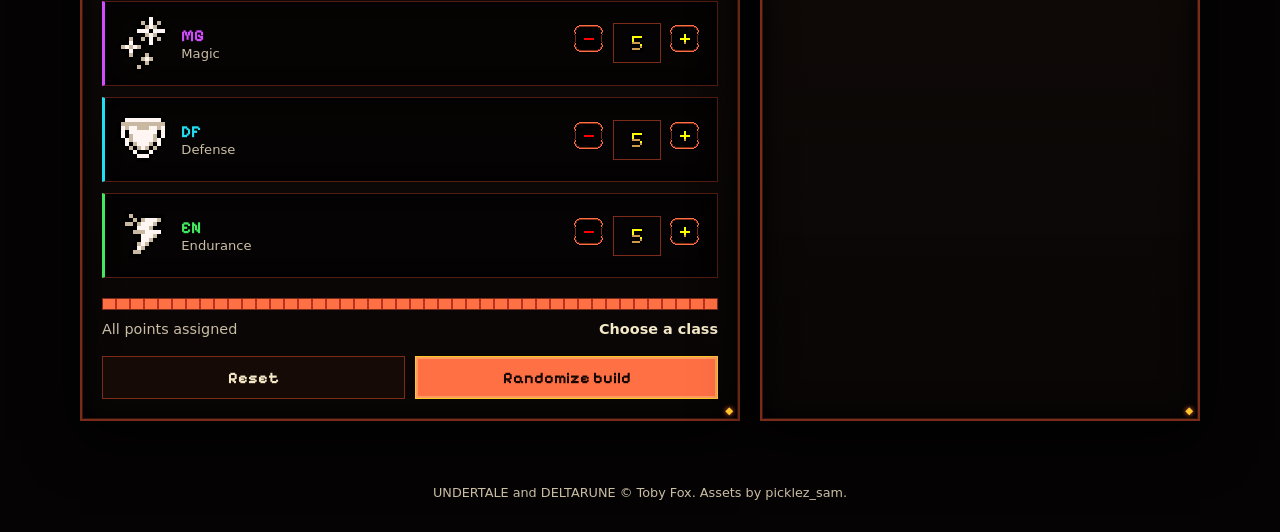
==== commit 015c03b7: "Add glitchy unnamed character state" ====
--- a/index.html
+++ b/index.html
@@ -66,7 +66,9 @@
         <div class="rules">
           <div class="character-card" aria-label="Character preview">
             <div class="portrait">
-              <span id="initial">?</span>
+              <span class="card-backdrop" aria-hidden="true"></span>
+              <img class="missingno-sprite" id="missingno-sprite" src="GV%20Assets/missingno.png" alt="" aria-hidden="true">
+              <span id="initial" hidden></span>
               <img class="card-layer" src="GV%20Assets/card_base.png" alt="">
               <img class="card-layer" id="preview-class-art" src="GV%20Assets/card_class_fighter.png" alt="" hidden>
               <img class="card-layer" src="GV%20Assets/card_class_overlay.png" alt="">
@@ -84,12 +86,12 @@
             </div>
             <div>
               <small id="preview-class">Choose a class</small>
-              <h3 id="preview-name">Unnamed character</h3>
+              <h3 id="preview-name" class="unnamed">Unnamed character</h3>
               <div class="mini-stats" id="mini-stats"></div>
               <div class="action-preview" id="action-preview" aria-label="Class actions"></div>
             </div>
           </div>
-          <button type="button" class="download-card primary" id="download-card">Download card as PNG</button>
+          <button type="button" class="download-card primary" id="download-card" disabled title="Enter a character name to download">Download card as PNG</button>
           <p>Each point shapes how the character performs in Golden Valley.</p>
           <div class="rule-list" id="rule-list"></div>
         </div>
@@ -209,58 +211,118 @@
       return `${safeName}-card.png`;
     };
 
-    const imageDataUrl = image => {
+    async function downloadCard() {
+      const name = document.querySelector("#character-name").value.trim();
+      if (!name) return;
+      const preview = document.querySelector(".character-card");
+      const card = preview.querySelector(".portrait");
+      await document.fonts.ready;
+      const bounds = preview.getBoundingClientRect();
       const canvas = document.createElement("canvas");
-      canvas.width = image.naturalWidth;
-      canvas.height = image.naturalHeight;
-      canvas.getContext("2d").drawImage(image, 0, 0);
-      return canvas.toDataURL("image/png");
-    };
-
-    const loadImage = source => new Promise((resolve, reject) => {
-      const image = new Image();
-      image.onload = () => resolve(image);
-      image.onerror = reject;
-      image.src = source;
-    });
-
-    async function downloadCard() {
-      const card = document.querySelector(".character-card");
-      const clone = card.cloneNode(true);
-      const sources = [card, ...card.querySelectorAll("*")];
-      const targets = [clone, ...clone.querySelectorAll("*")];
-      sources.forEach((source, index) => {
-        const styles = getComputedStyle(source);
-        targets[index].style.cssText = Array.from(styles).filter(property => !property.startsWith("--")).map(property => `${property}:${styles.getPropertyValue(property)};`).join("");
+      canvas.width = Math.round(bounds.width);
+      canvas.height = Math.round(bounds.height);
+      const context = canvas.getContext("2d");
+      context.imageSmoothingEnabled = false;
+
+      const background = context.createLinearGradient(0, 0, canvas.width, canvas.height);
+      background.addColorStop(0, "#24100c");
+      background.addColorStop(1, "#050303");
+      context.fillStyle = background;
+      context.fillRect(0, 0, canvas.width, canvas.height);
+      context.strokeStyle = "#7c2b18";
+      context.strokeRect(0.5, 0.5, canvas.width - 1, canvas.height - 1);
+
+      const drawText = (element, text, paddingX = 0, paddingY = 0) => {
+        let rect = element.getBoundingClientRect();
+        if (!paddingX && element.firstChild?.nodeType === Node.TEXT_NODE) {
+          const range = document.createRange();
+          range.selectNodeContents(element);
+          rect = range.getBoundingClientRect();
+        }
+        const styles = getComputedStyle(element);
+        const value = styles.textTransform === "uppercase" ? text.toUpperCase() : text;
+        const maxWidth = rect.width - paddingX * 2;
+        const lineHeight = Number.parseFloat(styles.lineHeight) || Number.parseFloat(styles.fontSize) * 1.2;
+        const lines = [];
+        context.fillStyle = styles.color;
+        context.font = `${styles.fontStyle} ${styles.fontWeight} ${styles.fontSize} ${styles.fontFamily}`;
+        for (const word of value.split(" ")) {
+          const candidate = lines.length ? `${lines.at(-1)} ${word}` : word;
+          if (!lines.length || context.measureText(candidate).width > maxWidth) lines.push(word);
+          else lines.splice(-1, 1, candidate);
+        }
+        context.textAlign = "left";
+        context.textBaseline = "top";
+        lines.forEach((line, index) => context.fillText(line, rect.left - bounds.left + paddingX, rect.top - bounds.top + paddingY + index * lineHeight));
+      };
+
+      const backdrop = card.querySelector(".card-backdrop").getBoundingClientRect();
+      const top = backdrop.top - bounds.top;
+      const cardBackground = context.createLinearGradient(0, top, 0, top + backdrop.height);
+      cardBackground.addColorStop(0, "#004848");
+      cardBackground.addColorStop(0.16, "#004848");
+      cardBackground.addColorStop(0.16, "#007f7f");
+      cardBackground.addColorStop(0.74, "#007f7f");
+      cardBackground.addColorStop(0.74, "#005252");
+      cardBackground.addColorStop(1, "#005252");
+      context.fillStyle = cardBackground;
+      context.fillRect(backdrop.left - bounds.left, top, backdrop.width, backdrop.height);
+
+      const initial = document.querySelector("#initial");
+      const initialBounds = initial.getBoundingClientRect();
+      const initialStyles = getComputedStyle(initial);
+      context.fillStyle = initialStyles.color;
+      context.font = `${initialStyles.fontStyle} ${initialStyles.fontWeight} ${initialStyles.fontSize} ${initialStyles.fontFamily}`;
+      context.textAlign = "center";
+      context.textBaseline = "middle";
+      context.fillText(initial.textContent, initialBounds.left + initialBounds.width / 2 - bounds.left, initialBounds.top + initialBounds.height / 2 - bounds.top);
+
+      for (const image of card.querySelectorAll("img:not([hidden])")) {
+        if (!image.complete) await image.decode();
+        const imageBounds = image.getBoundingClientRect();
+        context.drawImage(image, imageBounds.left - bounds.left, imageBounds.top - bounds.top, imageBounds.width, imageBounds.height);
+      }
+
+      const hpVisual = card.querySelector(".card-hp .glyph-visual");
+      const slash = [...hpVisual.childNodes].find(node => node.nodeType === Node.TEXT_NODE);
+      if (slash) {
+        const range = document.createRange();
+        range.selectNode(slash);
+        const slashBounds = range.getBoundingClientRect();
+        const slashStyles = getComputedStyle(hpVisual);
+        context.fillStyle = slashStyles.color;
+        context.font = `${slashStyles.fontStyle} ${slashStyles.fontWeight} ${slashStyles.fontSize} ${slashStyles.fontFamily}`;
+        context.textAlign = "left";
+        context.textBaseline = "top";
+        context.fillText(slash.textContent, slashBounds.left - bounds.left, slashBounds.top - bounds.top);
+      }
+
+      drawText(document.querySelector("#preview-class"), document.querySelector("#preview-class").textContent);
+      drawText(document.querySelector("#preview-name"), document.querySelector("#preview-name").textContent);
+      document.querySelectorAll("#mini-stats > span").forEach(stat => {
+        const rect = stat.getBoundingClientRect();
+        const styles = getComputedStyle(stat);
+        context.fillStyle = styles.backgroundColor;
+        context.fillRect(rect.left - bounds.left, rect.top - bounds.top, rect.width, rect.height);
+        context.strokeStyle = styles.borderColor;
+        context.strokeRect(rect.left - bounds.left + 0.5, rect.top - bounds.top + 0.5, rect.width - 1, rect.height - 1);
+        drawText(stat, stat.querySelector(".sr-only").textContent, Number.parseFloat(styles.paddingLeft), Number.parseFloat(styles.paddingTop));
       });
 
-      for (const [index, source] of sources.entries()) {
-        if (source instanceof HTMLImageElement && !source.hidden) {
-          if (!source.complete) await source.decode();
-          targets[index].src = imageDataUrl(source);
-        }
-      }
-
-      const bounds = card.getBoundingClientRect();
-      const width = Math.ceil(bounds.width);
-      const height = Math.ceil(bounds.height);
-      Object.assign(clone.style, { width: `${width}px`, height: `${height}px`, margin: "0", boxSizing: "border-box" });
-      const markup = `<svg xmlns="http://www.w3.org/2000/svg" width="${width}" height="${height}"><foreignObject width="100%" height="100%"><div xmlns="http://www.w3.org/1999/xhtml">${new XMLSerializer().serializeToString(clone)}</div></foreignObject></svg>`;
-      const rendered = await loadImage(`data:image/svg+xml;charset=utf-8,${encodeURIComponent(markup)}`);
-
-      const canvas = document.createElement("canvas");
-      const scale = 2;
-      canvas.width = width * scale;
-      canvas.height = height * scale;
-      canvas.getContext("2d").scale(scale, scale);
-      canvas.getContext("2d").drawImage(rendered, 0, 0);
+      for (const action of preview.querySelectorAll("#action-preview .action-icon")) {
+        const image = action.querySelector("img:nth-child(2)");
+        if (!image.complete) await image.decode();
+        const actionBounds = action.getBoundingClientRect();
+        context.drawImage(image, actionBounds.left - bounds.left, actionBounds.top - bounds.top, actionBounds.width, actionBounds.height);
+      }
+
       const png = await new Promise(resolve => canvas.toBlob(resolve, "image/png"));
       if (!png) throw new Error("The browser could not create the PNG.");
 
       const downloadUrl = URL.createObjectURL(png);
       const link = document.createElement("a");
       link.href = downloadUrl;
-      link.download = cardFileName(document.querySelector("#character-name").value);
+      link.download = cardFileName(name);
       link.click();
       setTimeout(() => URL.revokeObjectURL(downloadUrl), 0);
     }
@@ -436,8 +498,17 @@
 
     document.querySelector("#character-name").addEventListener("input", event => {
       const name = event.target.value.trim();
-      document.querySelector("#preview-name").textContent = name || "Unnamed character";
-      document.querySelector("#initial").textContent = name ? name[0].toUpperCase() : "?";
+      const unnamed = !name;
+      const previewName = document.querySelector("#preview-name");
+      const initial = document.querySelector("#initial");
+      const downloadButton = document.querySelector("#download-card");
+      previewName.textContent = name || "Unnamed character";
+      previewName.classList.toggle("unnamed", unnamed);
+      initial.textContent = name ? name[0].toUpperCase() : "";
+      initial.hidden = unnamed;
+      document.querySelector("#missingno-sprite").hidden = !unnamed;
+      downloadButton.disabled = unnamed;
+      downloadButton.title = unnamed ? "Enter a character name to download" : "";
     });
 
 
@@ -453,7 +524,7 @@
         console.error(error);
         button.textContent = "Download failed — retry";
       } finally {
-        button.disabled = false;
+        button.disabled = !document.querySelector("#character-name").value.trim();
       }
     });
 
--- a/styles.css
+++ b/styles.css
@@ -97,6 +97,56 @@
   margin: 0 auto;
   image-rendering: pixelated;
   filter: drop-shadow(0 4px 0 #000) drop-shadow(0 0 12px #ff704455);
+  animation:
+    logo-glitch 6.7s infinite steps(1, end),
+    logo-signal 4.9s infinite steps(1, end);
+  transform-origin: center;
+}
+
+@keyframes logo-glitch {
+  0%, 9%, 13%, 44%, 48%, 71%, 77%, 100% {
+    clip-path: inset(0);
+    transform: none;
+  }
+  10%, 45%, 72% {
+    clip-path: inset(8% 0 62%);
+    transform: translate(-12px, 3px) skewX(8deg) scaleX(1.04);
+  }
+  11%, 46%, 74% {
+    clip-path: inset(58% 0 10%);
+    transform: translate(11px, -3px) skewX(-7deg) scaleX(0.97);
+  }
+  12%, 47%, 76% {
+    clip-path: inset(30% 0 35%);
+    transform: translate(-7px, 2px) skewX(4deg) scaleX(1.07);
+  }
+  73% {
+    clip-path: inset(0);
+    transform: translate(8px, -2px) skewX(-5deg);
+  }
+  75% {
+    clip-path: inset(42% 0 22%);
+    transform: translate(-14px, 3px) scaleX(1.09);
+  }
+}
+
+@keyframes logo-signal {
+  0%, 18%, 21%, 57%, 61%, 86%, 89%, 100% {
+    opacity: 1;
+    filter: drop-shadow(0 4px 0 #000) drop-shadow(0 0 12px #ff704455);
+  }
+  19%, 58%, 87% {
+    opacity: 0.72;
+    filter: brightness(1.7) contrast(1.35) drop-shadow(-9px 0 var(--pink)) drop-shadow(9px 0 var(--cyan));
+  }
+  20%, 60%, 88% {
+    opacity: 1;
+    filter: brightness(1.25) contrast(1.5) drop-shadow(7px 0 var(--pink)) drop-shadow(-7px 0 var(--cyan));
+  }
+  59% {
+    opacity: 0.45;
+    filter: brightness(2) contrast(1.5) drop-shadow(-12px 0 var(--pink)) drop-shadow(12px 0 var(--cyan));
+  }
 }
 
 header p:last-child {
@@ -532,6 +582,16 @@
   background: var(--amber);
 }
 
+.download-card:disabled,
+.download-card:disabled:hover {
+  cursor: not-allowed;
+  opacity: 0.45;
+  border-color: var(--rust);
+  color: var(--muted);
+  background: #160a07;
+  box-shadow: none;
+}
+
 .rules {
   padding: 1.25rem;
 }
@@ -590,8 +650,7 @@
     monospace;
 }
 
-.portrait::before {
-  content: "";
+.card-backdrop {
   position: absolute;
   inset: 9% 23% 11%;
   background: linear-gradient(#004848 0 16%, #007f7f 16% 74%, #005252 74%);
@@ -601,6 +660,16 @@
   position: relative;
   z-index: 1;
   text-shadow: 2px 2px #003333;
+}
+
+.missingno-sprite {
+  position: relative;
+  z-index: 1;
+  width: 24%;
+  image-rendering: pixelated;
+}
+.missingno-sprite[hidden] {
+  display: none;
 }
 
 .card-layer {
@@ -677,6 +746,46 @@
   margin: 0.2rem 0 0.55rem;
   font-size: 1.35rem;
 }
+
+#preview-name.unnamed {
+  color: var(--amber);
+  font-size: 0;
+  animation: missing-name-glitch 2.7s infinite steps(1, end);
+}
+
+#preview-name.unnamed::before {
+  content: "Unnamed character";
+  font: 1.35rem / normal monospace;
+  animation: missing-name-garble 2.3s infinite steps(1, end);
+}
+
+@keyframes missing-name-glitch {
+  0%, 81%, 87%, 100% {
+    transform: none;
+    text-shadow: none;
+  }
+  82%, 85% {
+    transform: translate(-4px, 1px) skewX(8deg);
+    text-shadow: 5px 0 var(--pink), -5px 0 var(--cyan);
+  }
+  83%, 86% {
+    transform: translate(5px, -1px) skewX(-6deg);
+    text-shadow: -4px 0 var(--pink), 4px 0 var(--cyan);
+  }
+  84% {
+    transform: scaleX(1.08);
+    text-shadow: 7px 0 var(--pink), -7px 0 var(--cyan);
+  }
+}
+
+@keyframes missing-name-garble {
+  0%, 24%, 28%, 69%, 76%, 100% { content: "Unnamed character"; }
+  25%, 72% { content: "UNN@M3D CH@R#CTER"; }
+  26%, 74% { content: "U_N?M/D C#4R!CTER"; }
+  27%, 70% { content: "UNN4M3D CH4RACT3R"; }
+  71%, 75% { content: "UNN?MED CHAR@CTER"; }
+  73% { content: "#NNAMED CH4R?CT3R"; }
+}
 .mini-stats {
   display: inline;
 }
@@ -771,6 +880,11 @@
 }
 
 @media (prefers-reduced-motion: reduce) {
+  .gv-logo,
+  #preview-name.unnamed,
+  #preview-name.unnamed::before {
+    animation: none;
+  }
   .meter-fill {
     transition: none;
   }
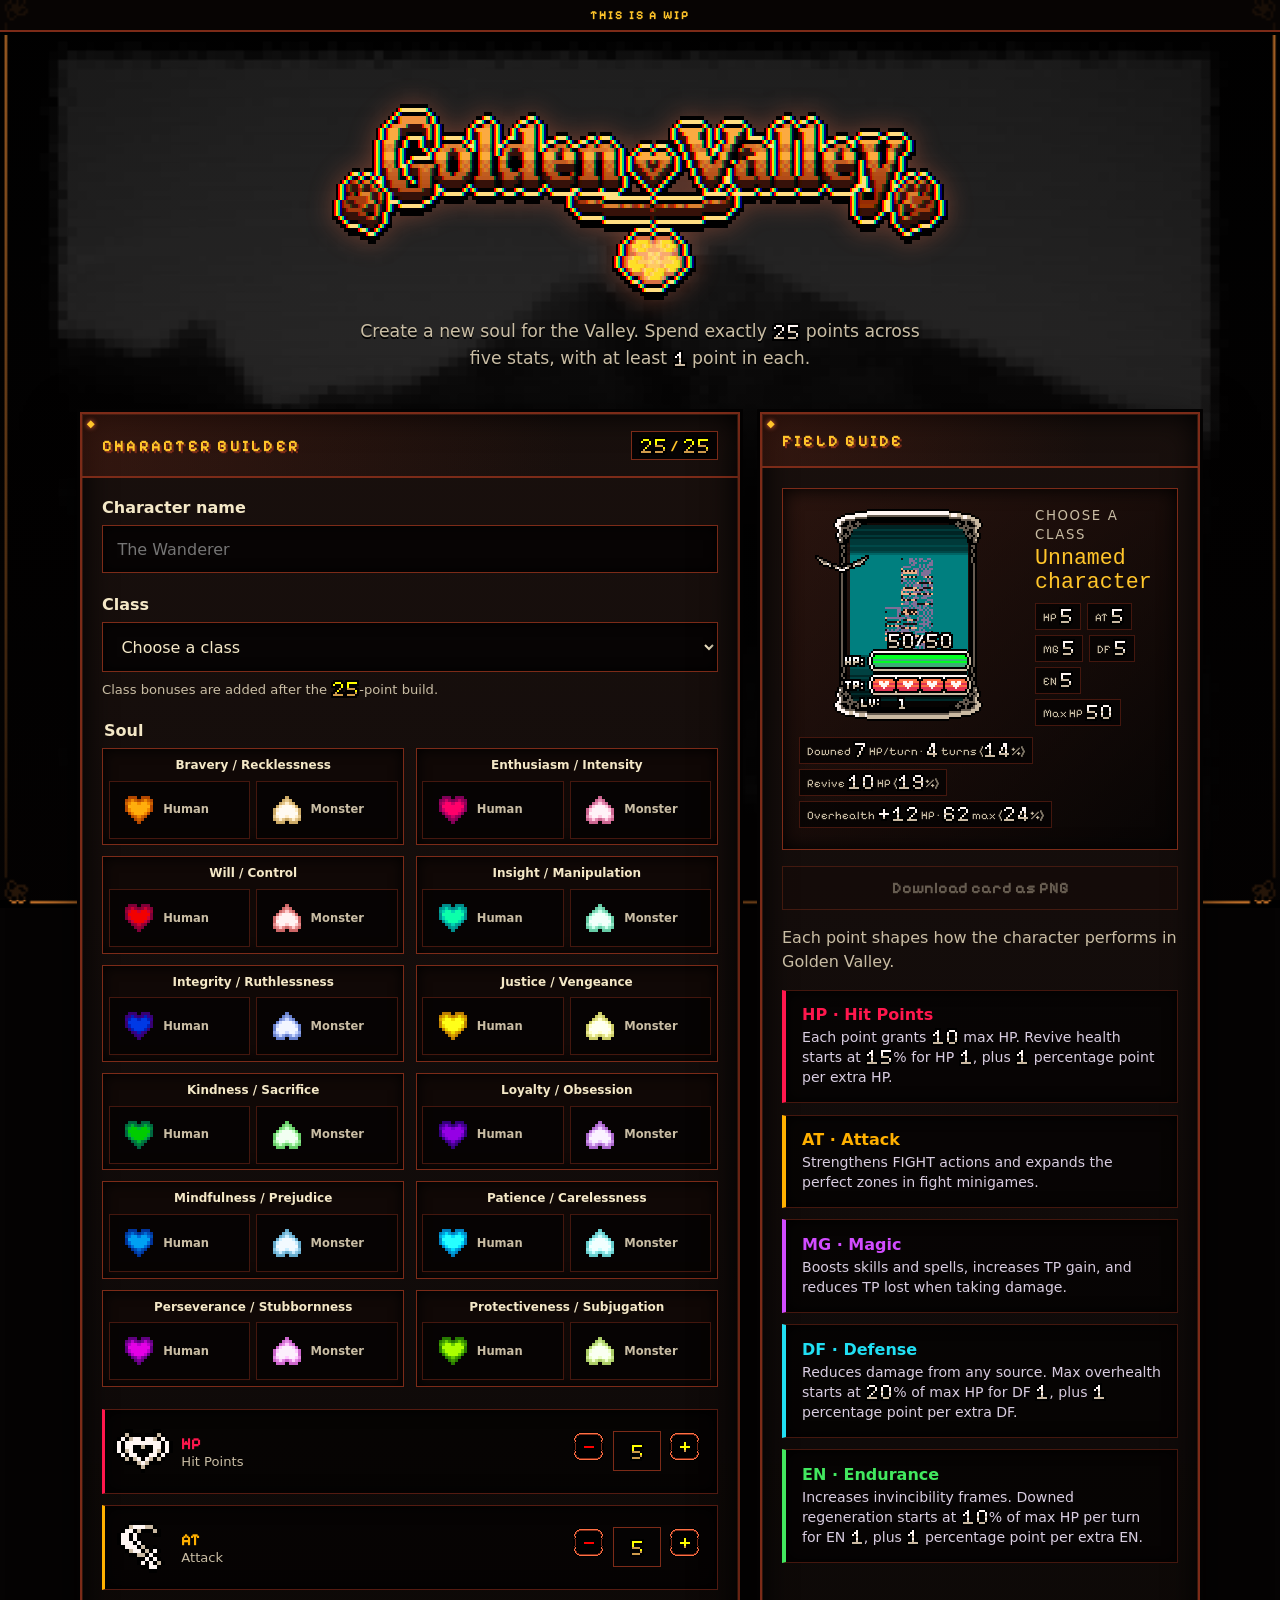
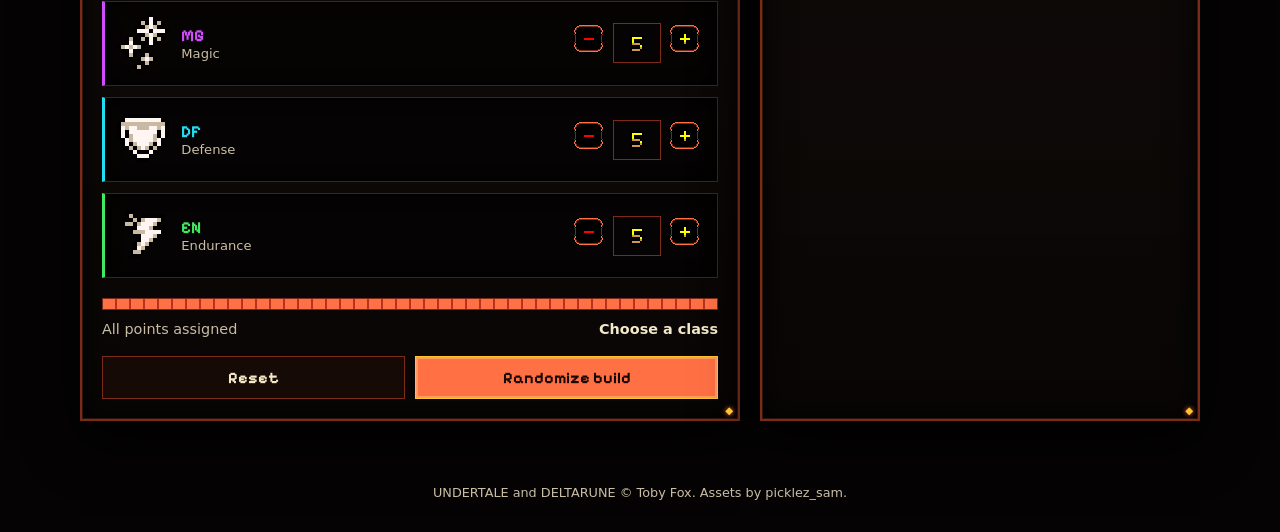
==== commit a4f63696: "Improve mobile responsiveness" ====
--- a/index.html
+++ b/index.html
@@ -188,17 +188,26 @@
       const visual = makeElement("span", "glyph-visual");
       visual.setAttribute("aria-hidden", "true");
       if (readable) wrapper.append(makeElement("span", "sr-only", value));
-      for (const [index, character] of [...value].entries()) {
-        const source = textGlyphAsset(value, index, color);
-        if (!source) {
-          visual.append(document.createTextNode(character));
+      for (const token of value.split(/(\s+)/)) {
+        if (!token) continue;
+        if (/^\s+$/.test(token)) {
+          visual.append(document.createTextNode(token));
           continue;
         }
-        const image = makeElement("img", "glyph");
-        image.src = source;
-        image.alt = "";
-        image.draggable = false;
-        visual.append(image);
+        const run = makeElement("span", "glyph-run");
+        for (const [index, character] of [...token].entries()) {
+          const source = textGlyphAsset(token, index, color);
+          if (!source) {
+            run.append(document.createTextNode(character));
+            continue;
+          }
+          const image = makeElement("img", "glyph");
+          image.src = source;
+          image.alt = "";
+          image.draggable = false;
+          run.append(image);
+        }
+        visual.append(run);
       }
       wrapper.append(visual);
       return wrapper;
@@ -284,7 +293,7 @@
       }
 
       const hpVisual = card.querySelector(".card-hp .glyph-visual");
-      const slash = [...hpVisual.childNodes].find(node => node.nodeType === Node.TEXT_NODE);
+      const slash = [...hpVisual.querySelectorAll(".glyph-run")].flatMap(run => [...run.childNodes]).find(node => node.nodeType === Node.TEXT_NODE && node.textContent === "/");
       if (slash) {
         const range = document.createRange();
         range.selectNode(slash);
@@ -567,7 +576,8 @@
     console.assert(glyphAsset("0") === "GV Assets/HP_0_w.png" && glyphAsset("+", "y") === "GV Assets/HP_+_y.png" && glyphAsset("-", "r") === "GV Assets/HP_-_r.png" && glyphAsset("x") === "", "Golden Valley glyph mapping failed");
     const glyphCheck = glyphText("-10", "r");
     const hyphenCheck = glyphText("25-point");
-    console.assert(glyphCheck.querySelectorAll("img").length === 3 && glyphCheck.querySelector(".sr-only").textContent === "-10" && hyphenCheck.querySelectorAll("img").length === 2 && hyphenCheck.querySelector(".glyph-visual").textContent === "-point", "Golden Valley glyph rendering failed");
+    const hpCheck = glyphText("50/50").querySelector(".glyph-visual");
+    console.assert(glyphCheck.querySelectorAll("img").length === 3 && glyphCheck.querySelector(".sr-only").textContent === "-10" && hyphenCheck.querySelectorAll("img").length === 2 && hyphenCheck.querySelector(".glyph-visual").textContent === "-point" && hpCheck.children.length === 1 && hpCheck.textContent === "/", "Golden Valley glyph rendering failed");
     console.assert(souls.length === 12 && souls.find(([id]) => id === "freedom_control")[1] === "Will / Control" && Object.entries(expectedSoulGroups).every(([group, ids]) => ids.every(id => souls.some(([soulId, , , soulGroup]) => soulId === id && soulGroup === group))), "Golden Valley soul groups failed");
     console.assert(Object.entries(expectedClassStats).every(([name, expected]) => applyClassBonuses([5, 5, 5, 5, 5], name).join() === expected), "Golden Valley class bonuses failed");
     console.assert(Object.values(calculateDerivedStats([5, 2, 12, 10, 6])).join() === "50,15,8,4,19,10,29,15", "Golden Valley derived stats failed");
--- a/styles.css
+++ b/styles.css
@@ -91,7 +91,7 @@
 
 .gv-logo {
   display: block;
-  width: 616px;
+  width: min(616px, calc(100% - 1rem));
   aspect-ratio: 77 / 24;
   object-fit: cover;
   margin: 0 auto;
@@ -544,6 +544,7 @@
   justify-content: space-between;
   gap: 1rem;
   margin: 0.65rem 0 1.2rem;
+  flex-wrap: wrap;
   color: var(--muted);
   font-size: 0.9rem;
 }
@@ -829,6 +830,12 @@
   background: #030202b8;
   font-size: 0.72rem;
 }
+
+.glyph-run {
+  display: inline-block;
+  white-space: nowrap;
+}
+
 .glyph {
   display: inline-block;
   width: 14px;
@@ -839,18 +846,39 @@
   image-rendering: pixelated;
 }
 
-@media (max-width: 760px) {
+@media (max-width: 900px) {
+  body {
+    background-attachment: scroll;
+  }
   main {
-    padding-top: 5.5rem;
+    padding-top: 4rem;
   }
   .layout {
     grid-template-columns: 1fr;
   }
-}
-
-@media (max-width: 615px) {
-  .gv-logo {
-    width: 308px;
+  .stepper {
+    grid-template-columns: 44px 48px 44px;
+  }
+  .stepper button {
+    height: 44px;
+    min-height: 44px;
+  }
+  .number-input,
+  input[type="number"] {
+    height: 44px;
+    min-height: 44px;
+  }
+  .actions button,
+  .download-card {
+    min-height: 44px;
+  }
+}
+
+@media (max-width: 520px) {
+  .portrait {
+    float: none;
+    width: min(220px, 100%);
+    margin: 0 auto 1rem;
   }
 }
 
@@ -858,24 +886,40 @@
   main {
     width: min(100% - 1rem, 1120px);
   }
+  .panel-title {
+    gap: 0.5rem;
+    padding-inline: 0.85rem;
+  }
   .calculator,
   .rules {
     padding: 0.85rem;
   }
+  .soul-list {
+    grid-template-columns: minmax(0, 1fr);
+  }
   .stat-row {
-    grid-template-columns: 2.6rem 1fr auto;
+    grid-template-columns: 2.6rem minmax(0, 1fr) auto;
     gap: 0.45rem;
     padding: 0.65rem;
   }
+  .stat-icon {
+    width: 100%;
+    height: auto;
+    aspect-ratio: 1;
+  }
   .stat-name {
     display: none;
   }
   .stepper {
-    grid-template-columns: 36px 44px 36px;
+    grid-template-columns: repeat(3, 44px);
   }
   .number-input,
   input[type="number"] {
     width: 44px;
+  }
+  .actions {
+    display: grid;
+    grid-template-columns: 1fr;
   }
 }
 
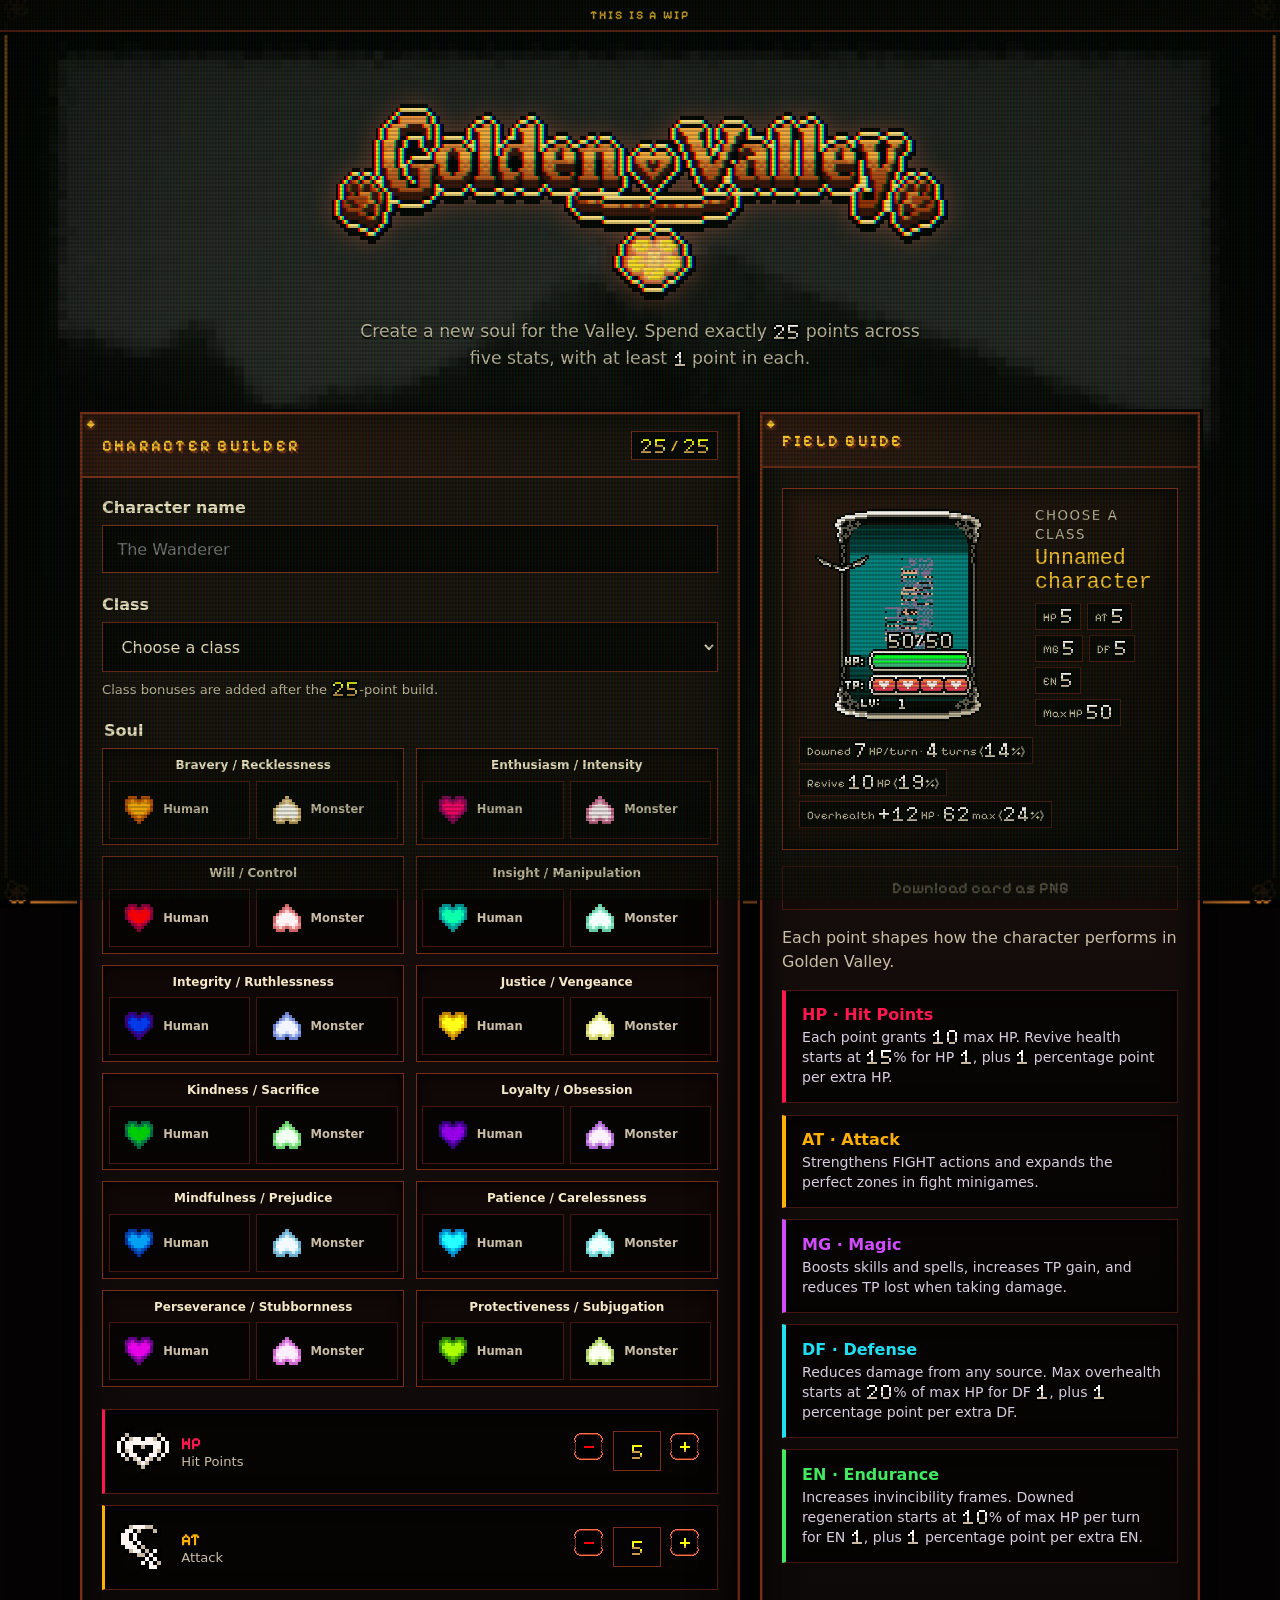
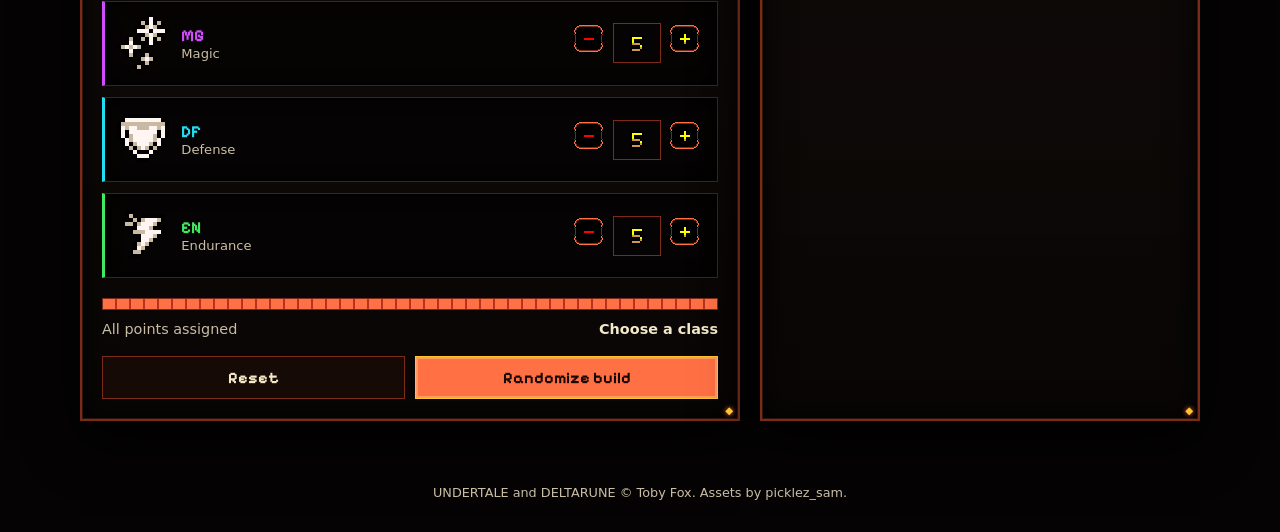
==== commit 92bc440e: "Add ValleyOS easter egg" ====
--- a/index.html
+++ b/index.html
@@ -169,6 +169,10 @@
       if (text) element.textContent = text;
       return element;
     };
+    const crtCursor = makeElement("img", "crt-cursor");
+    crtCursor.alt = "";
+    crtCursor.hidden = true;
+    document.body.append(crtCursor);
     const actionAssets = actions => actions.flatMap(action => {
       if (action === "SKILL / SPELL") return [["skill", "SKILL"], ["spell", "SPELL"]];
       const asset = action.toLowerCase();
@@ -455,12 +459,30 @@
 
     function updateCursor() {
       const soul = souls.find(([id]) => id === selectedSoul);
-      document.body.classList.toggle("soul-cursor", Boolean(soul));
-      if (!soul) return;
-      const cursor = `GV%20Assets/cursor_${soulVariant()}_${soul[2]}_`;
-      document.body.style.setProperty("--soul-cursor", `url("${cursor}1.png") 1 1`);
-      document.body.style.setProperty("--soul-cursor-click", `url("${cursor}2.png") 1 1`);
+      const cursor = `GV Assets/cursor_${soulVariant() || "H"}_${soul?.[2] ?? "empty"}_`;
+      crtCursor.dataset.idle = `${cursor}1.png`;
+      crtCursor.dataset.active = `${cursor}2.png`;
+      crtCursor.src = crtCursor.dataset.idle;
     }
+
+    document.addEventListener("pointermove", event => {
+      crtCursor.hidden = false;
+      crtCursor.src = event.target.closest?.("a, button, input, select, label")
+        ? crtCursor.dataset.active
+        : crtCursor.dataset.idle;
+      crtCursor.style.transform = `translate(${event.clientX - 1}px, ${event.clientY - 1}px)`;
+    });
+    document.documentElement.addEventListener("pointerleave", () => { crtCursor.hidden = true; });
+
+    let secretKeys = "";
+    document.addEventListener("keydown", event => {
+      const target = event.target;
+      if (event.defaultPrevented || event.ctrlKey || event.metaKey || event.altKey
+        || target.matches?.("input, textarea, select") || target.isContentEditable || event.key.length !== 1) return;
+
+      secretKeys = `${secretKeys}${event.key.toUpperCase()}`.slice(-6);
+      if (secretKeys === "VALLEY") location.assign("valleyos.html");
+    });
 
     function renderSoul() {
       const variant = soulVariant();
--- a/styles.css
+++ b/styles.css
@@ -61,6 +61,30 @@
   background: linear-gradient(#05030324, #050303d9);
 }
 
+body::after {
+  content: "";
+  position: fixed;
+  z-index: 9999;
+  inset: 0;
+  pointer-events: none;
+  background:
+    linear-gradient(#0000 50%, #0003 50%) 0 0 / 100% 4px,
+    linear-gradient(90deg, #f001, #0f01, #00f1) 0 0 / 3px 100%;
+  box-shadow: inset 0 0 8rem #0008;
+}
+
+.crt-cursor {
+  display: none;
+  position: fixed;
+  z-index: 9998;
+  top: 0;
+  left: 0;
+  width: 30px;
+  height: 30px;
+  pointer-events: none;
+  image-rendering: pixelated;
+}
+
 main {
   position: relative;
   z-index: 2;
@@ -104,19 +128,32 @@
 }
 
 @keyframes logo-glitch {
-  0%, 9%, 13%, 44%, 48%, 71%, 77%, 100% {
+  0%,
+  9%,
+  13%,
+  44%,
+  48%,
+  71%,
+  77%,
+  100% {
     clip-path: inset(0);
     transform: none;
   }
-  10%, 45%, 72% {
+  10%,
+  45%,
+  72% {
     clip-path: inset(8% 0 62%);
     transform: translate(-12px, 3px) skewX(8deg) scaleX(1.04);
   }
-  11%, 46%, 74% {
+  11%,
+  46%,
+  74% {
     clip-path: inset(58% 0 10%);
     transform: translate(11px, -3px) skewX(-7deg) scaleX(0.97);
   }
-  12%, 47%, 76% {
+  12%,
+  47%,
+  76% {
     clip-path: inset(30% 0 35%);
     transform: translate(-7px, 2px) skewX(4deg) scaleX(1.07);
   }
@@ -131,21 +168,35 @@
 }
 
 @keyframes logo-signal {
-  0%, 18%, 21%, 57%, 61%, 86%, 89%, 100% {
+  0%,
+  18%,
+  21%,
+  57%,
+  61%,
+  86%,
+  89%,
+  100% {
     opacity: 1;
     filter: drop-shadow(0 4px 0 #000) drop-shadow(0 0 12px #ff704455);
   }
-  19%, 58%, 87% {
+  19%,
+  58%,
+  87% {
     opacity: 0.72;
-    filter: brightness(1.7) contrast(1.35) drop-shadow(-9px 0 var(--pink)) drop-shadow(9px 0 var(--cyan));
-  }
-  20%, 60%, 88% {
+    filter: brightness(1.7) contrast(1.35) drop-shadow(-9px 0 var(--pink))
+      drop-shadow(9px 0 var(--cyan));
+  }
+  20%,
+  60%,
+  88% {
     opacity: 1;
-    filter: brightness(1.25) contrast(1.5) drop-shadow(7px 0 var(--pink)) drop-shadow(-7px 0 var(--cyan));
+    filter: brightness(1.25) contrast(1.5) drop-shadow(7px 0 var(--pink))
+      drop-shadow(-7px 0 var(--cyan));
   }
   59% {
     opacity: 0.45;
-    filter: brightness(2) contrast(1.5) drop-shadow(-12px 0 var(--pink)) drop-shadow(12px 0 var(--cyan));
+    filter: brightness(2) contrast(1.5) drop-shadow(-12px 0 var(--pink))
+      drop-shadow(12px 0 var(--cyan));
   }
 }
 
@@ -343,13 +394,6 @@
   height: 48px;
   object-fit: contain;
   image-rendering: pixelated;
-}
-
-body.soul-cursor {
-  cursor: var(--soul-cursor), auto;
-}
-body.soul-cursor :is(a, button, input, select, label) {
-  cursor: var(--soul-cursor-click), pointer;
 }
 
 .stat-list {
@@ -761,31 +805,63 @@
 }
 
 @keyframes missing-name-glitch {
-  0%, 81%, 87%, 100% {
+  0%,
+  81%,
+  87%,
+  100% {
     transform: none;
     text-shadow: none;
   }
-  82%, 85% {
+  82%,
+  85% {
     transform: translate(-4px, 1px) skewX(8deg);
-    text-shadow: 5px 0 var(--pink), -5px 0 var(--cyan);
-  }
-  83%, 86% {
+    text-shadow:
+      5px 0 var(--pink),
+      -5px 0 var(--cyan);
+  }
+  83%,
+  86% {
     transform: translate(5px, -1px) skewX(-6deg);
-    text-shadow: -4px 0 var(--pink), 4px 0 var(--cyan);
+    text-shadow:
+      -4px 0 var(--pink),
+      4px 0 var(--cyan);
   }
   84% {
     transform: scaleX(1.08);
-    text-shadow: 7px 0 var(--pink), -7px 0 var(--cyan);
+    text-shadow:
+      7px 0 var(--pink),
+      -7px 0 var(--cyan);
   }
 }
 
 @keyframes missing-name-garble {
-  0%, 24%, 28%, 69%, 76%, 100% { content: "Unnamed character"; }
-  25%, 72% { content: "UNN@M3D CH@R#CTER"; }
-  26%, 74% { content: "U_N?M/D C#4R!CTER"; }
-  27%, 70% { content: "UNN4M3D CH4RACT3R"; }
-  71%, 75% { content: "UNN?MED CHAR@CTER"; }
-  73% { content: "#NNAMED CH4R?CT3R"; }
+  0%,
+  24%,
+  28%,
+  69%,
+  76%,
+  100% {
+    content: "Unnamed character";
+  }
+  25%,
+  72% {
+    content: "UNN@M3D CH@R#CTER";
+  }
+  26%,
+  74% {
+    content: "U_N?M/D C#4R!CTER";
+  }
+  27%,
+  70% {
+    content: "UNN4M3D CH4RACT3R";
+  }
+  71%,
+  75% {
+    content: "UNN?MED CHAR@CTER";
+  }
+  73% {
+    content: "#NNAMED CH4R?CT3R";
+  }
 }
 .mini-stats {
   display: inline;
@@ -933,3 +1009,25 @@
     transition: none;
   }
 }
+
+@media (hover: hover) and (pointer: fine) {
+  body,
+  body *,
+  .download-card:disabled:hover {
+    cursor: none;
+  }
+  .crt-cursor:not([hidden]) {
+    display: block;
+  }
+}
+
+@media (forced-colors: active) {
+  body,
+  body *,
+  .download-card:disabled:hover {
+    cursor: revert;
+  }
+  .crt-cursor {
+    display: none;
+  }
+}
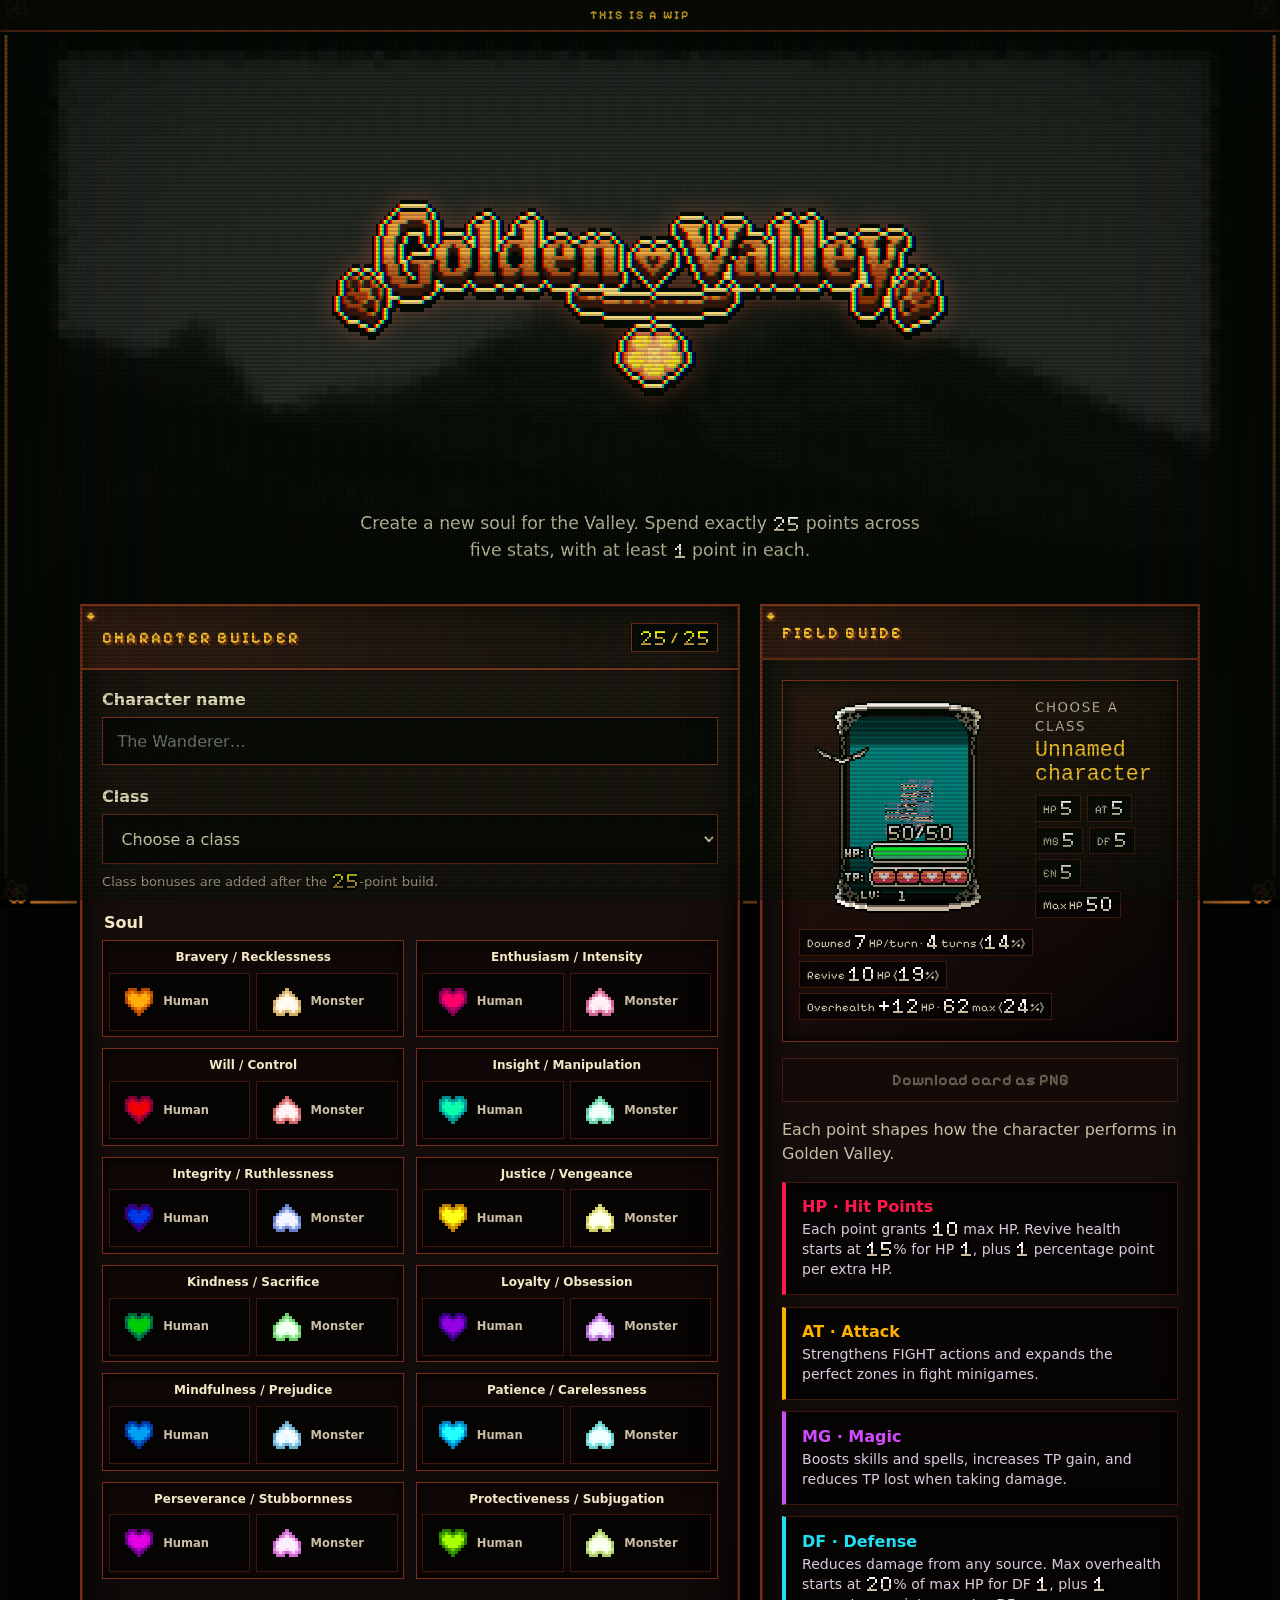
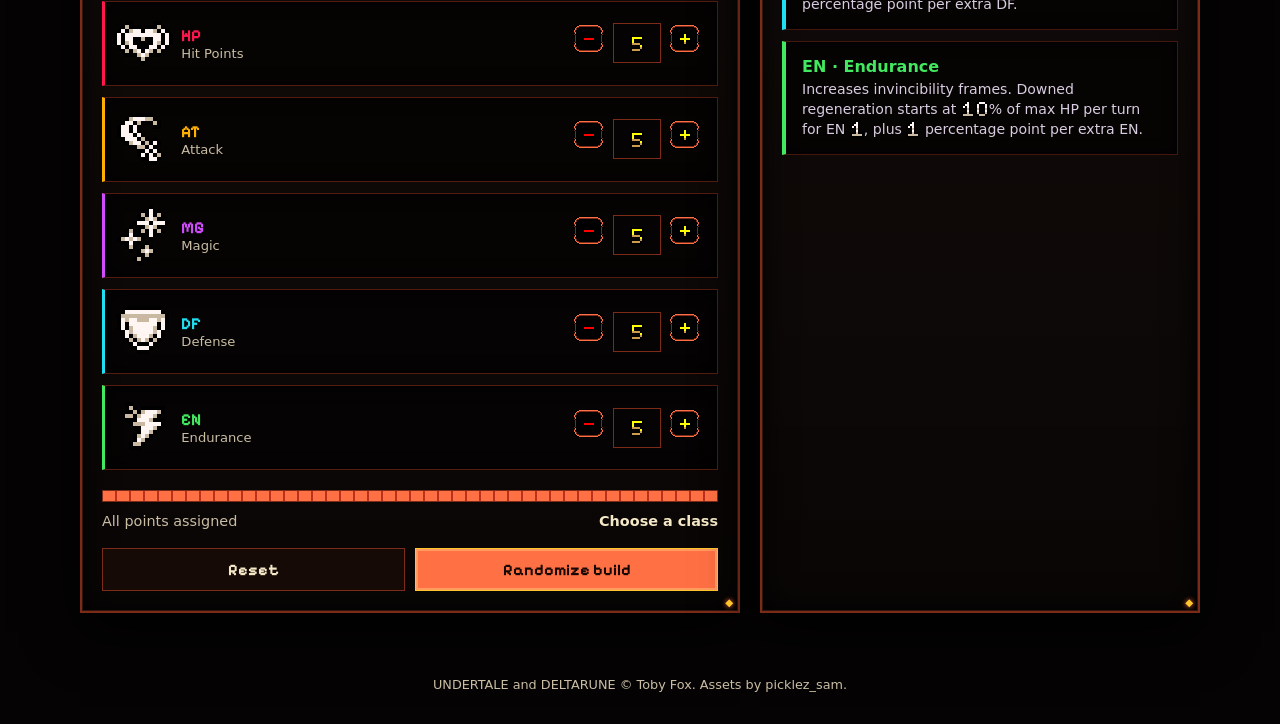
==== commit fe782e90: "validation update" ====
--- a/index.html
+++ b/index.html
@@ -3,17 +3,21 @@
 <head>
   <meta charset="utf-8">
   <meta name="viewport" content="width=device-width, initial-scale=1">
+  <meta name="theme-color" content="#050303">
   <meta name="description" content="Build balanced Golden Valley characters with the official 25-point stat budget.">
   <title>Golden Valley Character Calculator</title>
   <link rel="icon" type="image/png" href="GV%20Assets/logo_icon.png">
+  <link rel="preconnect" href="https://fonts.googleapis.com">
+  <link rel="preconnect" href="https://fonts.gstatic.com" crossorigin>
   <link rel="stylesheet" href="styles.css">
 </head>
 <body>
+  <a class="skip-link" href="#main-content">Skip to main content</a>
   <p class="wip-bar">This is a WIP</p>
-  <main>
+  <main id="main-content" tabindex="-1">
     <header>
-      <h1 class="sr-only">Golden Valley</h1>
-      <img class="gv-logo" src="GV%20Assets/logo_small.png" alt="" aria-hidden="true">
+      <h1 class="sr-only" translate="no">Golden Valley</h1>
+      <img class="gv-logo" src="GV%20Assets/logo_small.png" alt="" aria-hidden="true" width="1232" height="384" fetchpriority="high">
       <p id="builder-intro">Create a new soul for the Valley. Spend exactly 25 points across five stats, with at least 1 point in each.</p>
     </header>
 
@@ -26,10 +30,10 @@
 
         <div class="calculator">
           <label for="character-name">Character name</label>
-          <input id="character-name" maxlength="32" placeholder="The Wanderer" autocomplete="off">
+          <input id="character-name" name="character-name" maxlength="32" placeholder="The Wanderer…" autocomplete="off">
 
           <label for="character-class">Class</label>
-          <select id="character-class">
+          <select id="character-class" name="character-class" autocomplete="off">
             <option value="">Choose a class</option>
             <option>Fighter</option>
             <option>Healer</option>
@@ -64,41 +68,41 @@
       <aside class="panel" aria-labelledby="rules-title">
         <div class="panel-title"><h2 id="rules-title">Field guide</h2></div>
         <div class="rules">
-          <div class="character-card" aria-label="Character preview">
+          <div class="character-card" role="group" aria-label="Character preview">
             <div class="portrait">
               <span class="card-backdrop" aria-hidden="true"></span>
-              <img class="missingno-sprite" id="missingno-sprite" src="GV%20Assets/missingno.png" alt="" aria-hidden="true">
+              <img class="missingno-sprite" id="missingno-sprite" src="GV%20Assets/missingno.png" alt="" aria-hidden="true" width="26" height="58" loading="lazy">
               <span id="initial" hidden></span>
-              <img class="card-layer" src="GV%20Assets/card_base.png" alt="">
-              <img class="card-layer" id="preview-class-art" src="GV%20Assets/card_class_fighter.png" alt="" hidden>
-              <img class="card-layer" src="GV%20Assets/card_class_overlay.png" alt="">
-              <img class="card-layer" id="preview-soul" alt="" hidden>
-              <img class="card-layer" src="GV%20Assets/card_bars_4_TP.png" alt="">
+              <img class="card-layer" src="GV%20Assets/card_base.png" alt="" aria-hidden="true" width="110" height="110" loading="lazy">
+              <img class="card-layer" id="preview-class-art" src="GV%20Assets/card_class_fighter.png" alt="" aria-hidden="true" width="110" height="110" loading="lazy" hidden>
+              <img class="card-layer" src="GV%20Assets/card_class_overlay.png" alt="" aria-hidden="true" width="110" height="110" loading="lazy">
+              <img class="card-layer" id="preview-soul" alt="" width="110" height="110" loading="lazy" hidden>
+              <img class="card-layer" src="GV%20Assets/card_bars_4_TP.png" alt="" aria-hidden="true" width="110" height="110" loading="lazy">
               <span class="card-hp" id="card-hp"></span>
-              <img class="card-hp-fill" src="GV%20Assets/HP_bar_full.png" alt="">
+              <img class="card-hp-fill" src="GV%20Assets/HP_bar_full.png" alt="" aria-hidden="true" width="47" height="6" loading="lazy">
               <span class="card-tp-fills" aria-hidden="true">
-                <img src="GV%20Assets/TP_bar_full.png" alt="">
-                <img src="GV%20Assets/TP_bar_full.png" alt="">
-                <img src="GV%20Assets/TP_bar_full.png" alt="">
-                <img src="GV%20Assets/TP_bar_full.png" alt="">
+                <img src="GV%20Assets/TP_bar_full.png" alt="" width="11" height="6" loading="lazy">
+                <img src="GV%20Assets/TP_bar_full.png" alt="" width="11" height="6" loading="lazy">
+                <img src="GV%20Assets/TP_bar_full.png" alt="" width="11" height="6" loading="lazy">
+                <img src="GV%20Assets/TP_bar_full.png" alt="" width="11" height="6" loading="lazy">
               </span>
-              <img class="card-level" src="GV%20Assets/LV_1.png" alt="">
+              <img class="card-level" src="GV%20Assets/LV_1.png" alt="" aria-hidden="true" width="5" height="7" loading="lazy">
             </div>
             <div>
               <small id="preview-class">Choose a class</small>
               <h3 id="preview-name" class="unnamed">Unnamed character</h3>
               <div class="mini-stats" id="mini-stats"></div>
-              <div class="action-preview" id="action-preview" aria-label="Class actions"></div>
+              <div class="action-preview" id="action-preview" role="group" aria-label="Class actions"></div>
             </div>
           </div>
-          <button type="button" class="download-card primary" id="download-card" disabled title="Enter a character name to download">Download card as PNG</button>
+          <button type="button" class="download-card primary" id="download-card" aria-live="polite" disabled title="Enter a character name to download">Download card as PNG</button>
           <p>Each point shapes how the character performs in Golden Valley.</p>
           <div class="rule-list" id="rule-list"></div>
         </div>
       </aside>
     </div>
   </main>
-  <footer>UNDERTALE and DELTARUNE © Toby Fox. Assets by picklez_sam.</footer>
+  <footer><span translate="no">UNDERTALE</span> and <span translate="no">DELTARUNE</span> © Toby Fox. Assets by picklez_sam.</footer>
 
   <script>
     const STAT_TOTAL = 25;
@@ -170,8 +174,7 @@
       return element;
     };
     const crtCursor = makeElement("img", "crt-cursor");
-    crtCursor.alt = "";
-    crtCursor.hidden = true;
+    Object.assign(crtCursor, { alt: "", width: 30, height: 30, hidden: true });
     document.body.append(crtCursor);
     const actionAssets = actions => actions.flatMap(action => {
       if (action === "SKILL / SPELL") return [["skill", "SKILL"], ["spell", "SPELL"]];
@@ -349,10 +352,9 @@
         const option = makeElement("label", "soul-option");
         const input = makeElement("input");
         const image = makeElement("img");
-        Object.assign(input, { type: "radio", name: "soul", value: id });
+        Object.assign(input, { type: "radio", name: "soul", value: id, autocomplete: "off" });
         input.dataset.variant = variant;
-        image.src = `GV Assets/soul_${variant}_${id}.png`;
-        image.alt = "";
+        Object.assign(image, { src: `GV Assets/soul_${variant}_${id}.png`, alt: "", width: 60, height: 60, loading: "lazy" });
         option.append(input, image, makeElement("span", "", variant === "H" ? "Human" : "Monster"));
         pair.append(option);
       });
@@ -362,8 +364,8 @@
     definitions.forEach(([code, name, description], index) => {
       const row = makeElement("div", "stat-row");
       const icon = makeElement("img", "stat-icon");
-      icon.src = `GV Assets/icon_${code}.png`;
-      icon.alt = "";
+      Object.assign(icon, { src: `GV Assets/icon_${code}.png`, alt: "", width: 30, height: 30 });
+      icon.setAttribute("aria-hidden", "true");
       const label = makeElement("div");
       label.append(makeElement("div", "stat-code", code), makeElement("div", "stat-name", name));
 
@@ -374,7 +376,7 @@
       const inputGlyphs = makeElement("span", "number-input-glyphs");
       const increase = makeElement("button");
       Object.assign(decrease, { type: "button", ariaLabel: `Decrease ${name}` });
-      Object.assign(input, { type: "number", inputMode: "numeric", min: 1, max: 21, value: 5, ariaLabel: `${name} points` });
+      Object.assign(input, { type: "number", name: code.toLowerCase(), autocomplete: "off", inputMode: "numeric", min: 1, max: 21, value: 5, ariaLabel: `${name} points` });
       Object.assign(increase, { type: "button", ariaLabel: `Increase ${name}` });
       decrease.dataset.index = increase.dataset.index = input.dataset.input = index;
       decrease.dataset.step = -1;
@@ -413,7 +415,7 @@
       renderGlyphText(document.querySelector("#remaining"), left ? pointsLeft : "All points assigned");
       document.querySelector("#status").textContent = status;
       document.querySelector("#status").classList.toggle("ready", valid);
-      document.querySelector("#meter-fill").style.width = `${total / STAT_TOTAL * 100}%`;
+      document.querySelector("#meter-fill").style.transform = `scaleX(${total / STAT_TOTAL})`;
       document.querySelector(".meter").setAttribute("aria-valuenow", total);
       renderGlyphText(
         document.querySelector("#class-bonus"),
@@ -429,8 +431,7 @@
         const icon = makeElement("span", "action-icon");
         const images = [1, 2].map(variant => {
           const image = makeElement("img");
-          image.src = `GV Assets/act_${asset}_${variant}.png`;
-          image.alt = "";
+          Object.assign(image, { src: `GV Assets/act_${asset}_${variant}.png`, alt: "", width: 80, height: 80 });
           return image;
         });
         icon.setAttribute("role", "img");
@@ -481,7 +482,7 @@
         || target.matches?.("input, textarea, select") || target.isContentEditable || event.key.length !== 1) return;
 
       secretKeys = `${secretKeys}${event.key.toUpperCase()}`.slice(-6);
-      if (secretKeys === "VALLEY") location.assign("valleyos.html");
+      if (secretKeys === "VALLEY") location.assign("valleyos/");
     });
 
     function renderSoul() {
@@ -547,6 +548,7 @@
       const button = event.currentTarget;
       const label = button.textContent;
       button.disabled = true;
+      button.setAttribute("aria-busy", "true");
       button.textContent = "Preparing PNG…";
       try {
         await downloadCard();
@@ -555,11 +557,13 @@
         console.error(error);
         button.textContent = "Download failed — retry";
       } finally {
+        button.removeAttribute("aria-busy");
         button.disabled = !document.querySelector("#character-name").value.trim();
       }
     });
 
     document.querySelector("#reset").addEventListener("click", () => {
+      if (!confirm("Reset this build?")) return;
       stats = definitions.map(() => 5);
       selectedSoul = "";
       selectedVariant = "";
--- a/styles.css
+++ b/styles.css
@@ -30,7 +30,8 @@
   position: relative;
   z-index: 2;
   margin: 0;
-  padding: 0.55rem 1rem;
+  padding: 0.55rem max(1rem, env(safe-area-inset-right)) 0.55rem
+    max(1rem, env(safe-area-inset-left));
   border-bottom: 2px solid var(--rust);
   color: var(--amber);
   background: #080504e8;
@@ -94,6 +95,7 @@
 }
 
 header {
+  overflow-x: clip;
   display: grid;
   justify-items: center;
   width: min(680px, 100%);
@@ -111,6 +113,21 @@
   clip: rect(0, 0, 0, 0);
   white-space: nowrap;
   border: 0;
+}
+
+.skip-link {
+  position: fixed;
+  z-index: 10000;
+  top: max(1rem, env(safe-area-inset-top));
+  left: max(1rem, env(safe-area-inset-left));
+  padding: 0.7rem 1rem;
+  border: 2px solid var(--amber);
+  color: var(--cream);
+  background: var(--ink);
+  transform: translateY(calc(-100% - 2rem));
+}
+.skip-link:focus-visible {
+  transform: none;
 }
 
 .gv-logo {
@@ -307,8 +324,8 @@
   border-color: var(--gold);
 }
 
-#character-name:focus,
-#character-class:focus {
+#character-name:focus-visible,
+#character-class:focus-visible {
   border-color: var(--amber);
   box-shadow:
     inset 0 0 12px #000,
@@ -480,6 +497,7 @@
 
 button {
   cursor: pointer;
+  touch-action: manipulation;
   background: #160a07;
 }
 
@@ -580,7 +598,8 @@
     var(--gold) 0 12px,
     #b8321d 12px 14px
   );
-  transition: width 0.2s;
+  transform-origin: left;
+  transition: transform 0.2s;
 }
 
 .summary {
@@ -878,8 +897,8 @@
 .action-icon,
 .action-icon img {
   display: block;
-  width: 48px;
-  height: 48px;
+  width: 40px;
+  height: 40px;
 }
 .action-icon img {
   object-fit: contain;
